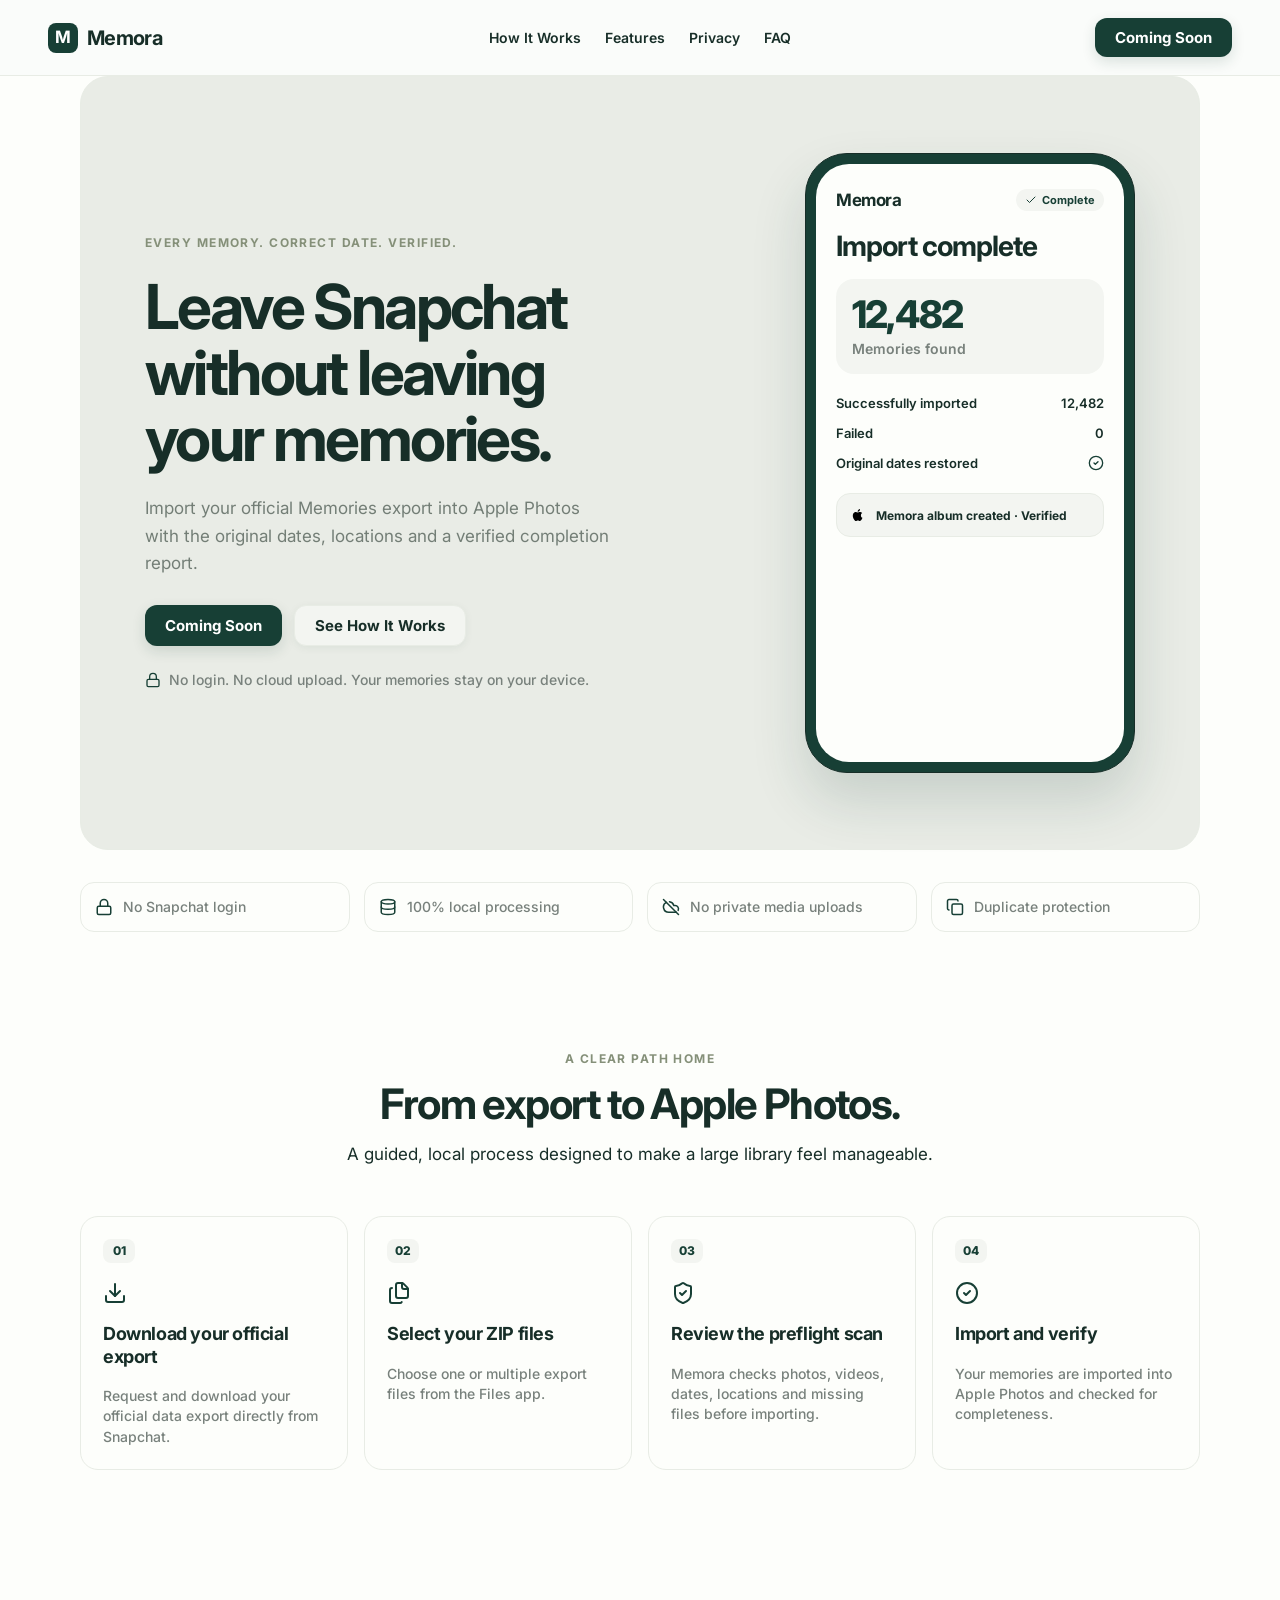
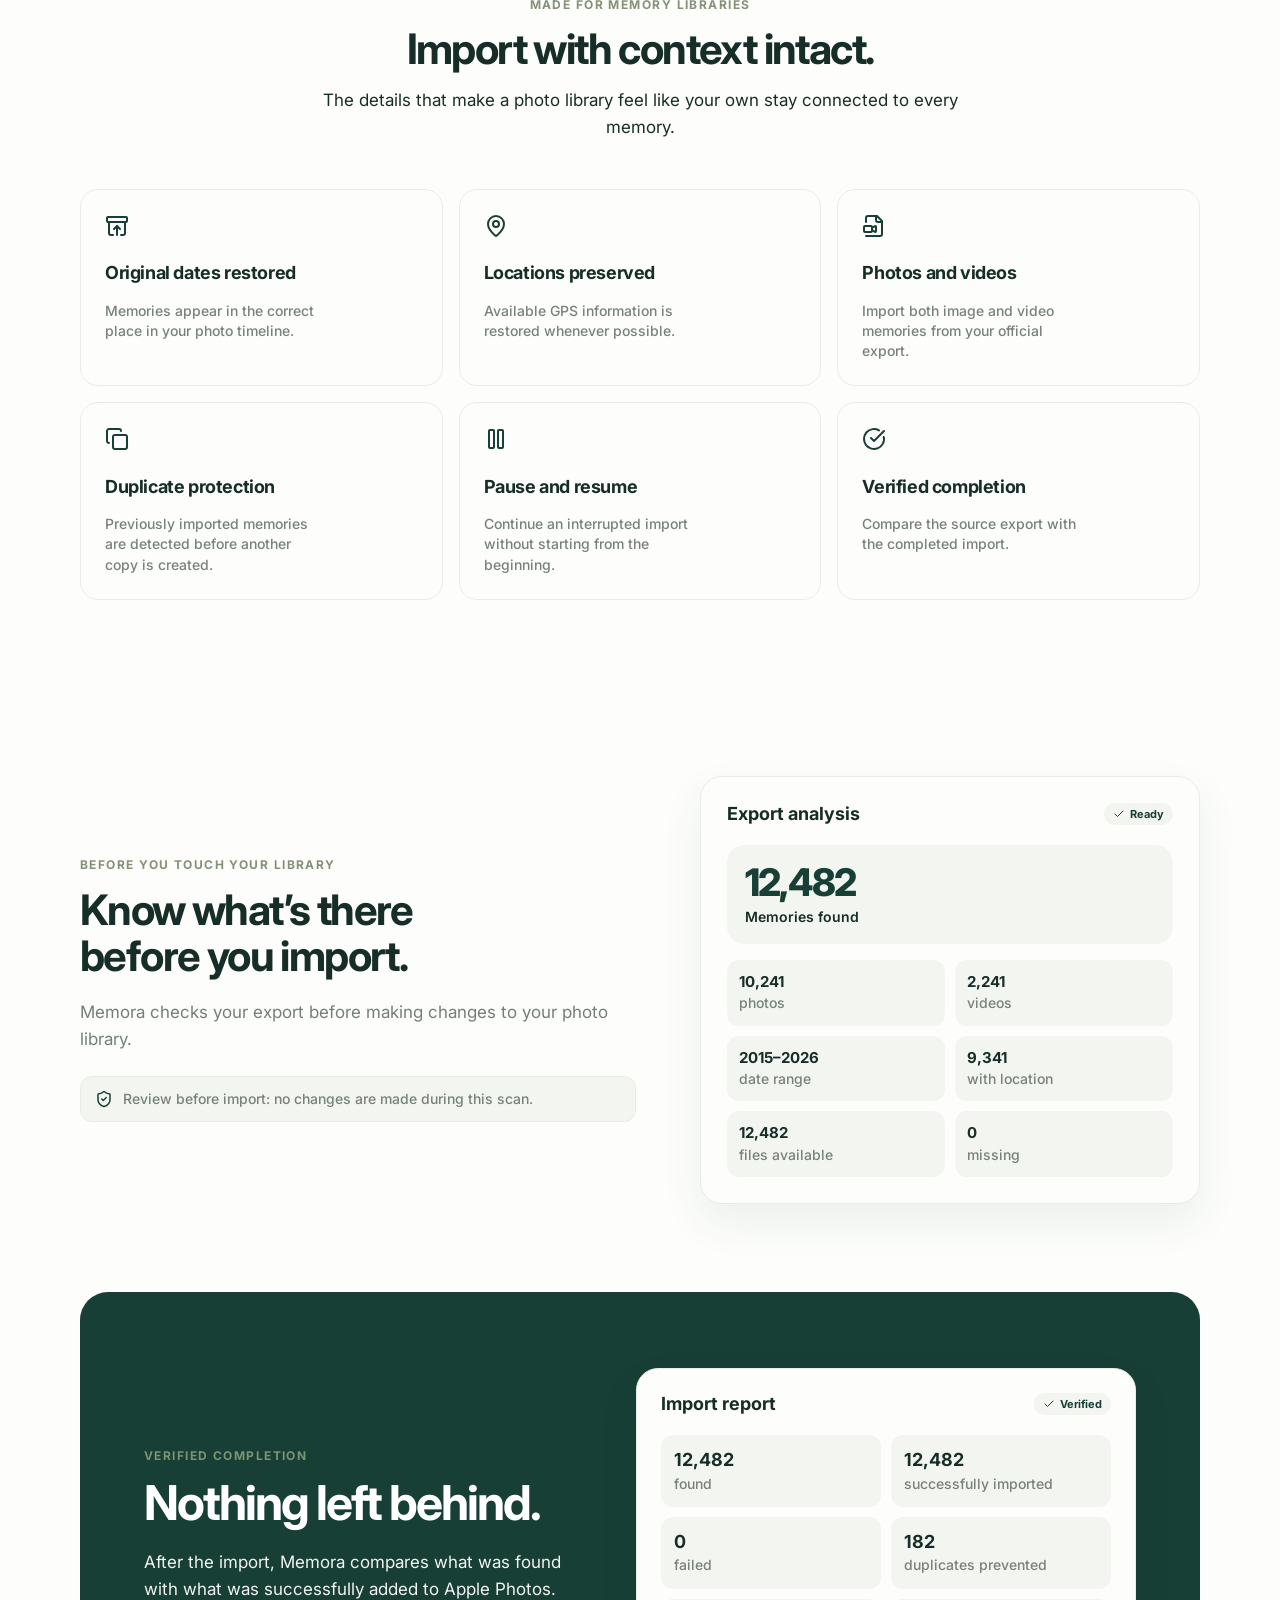
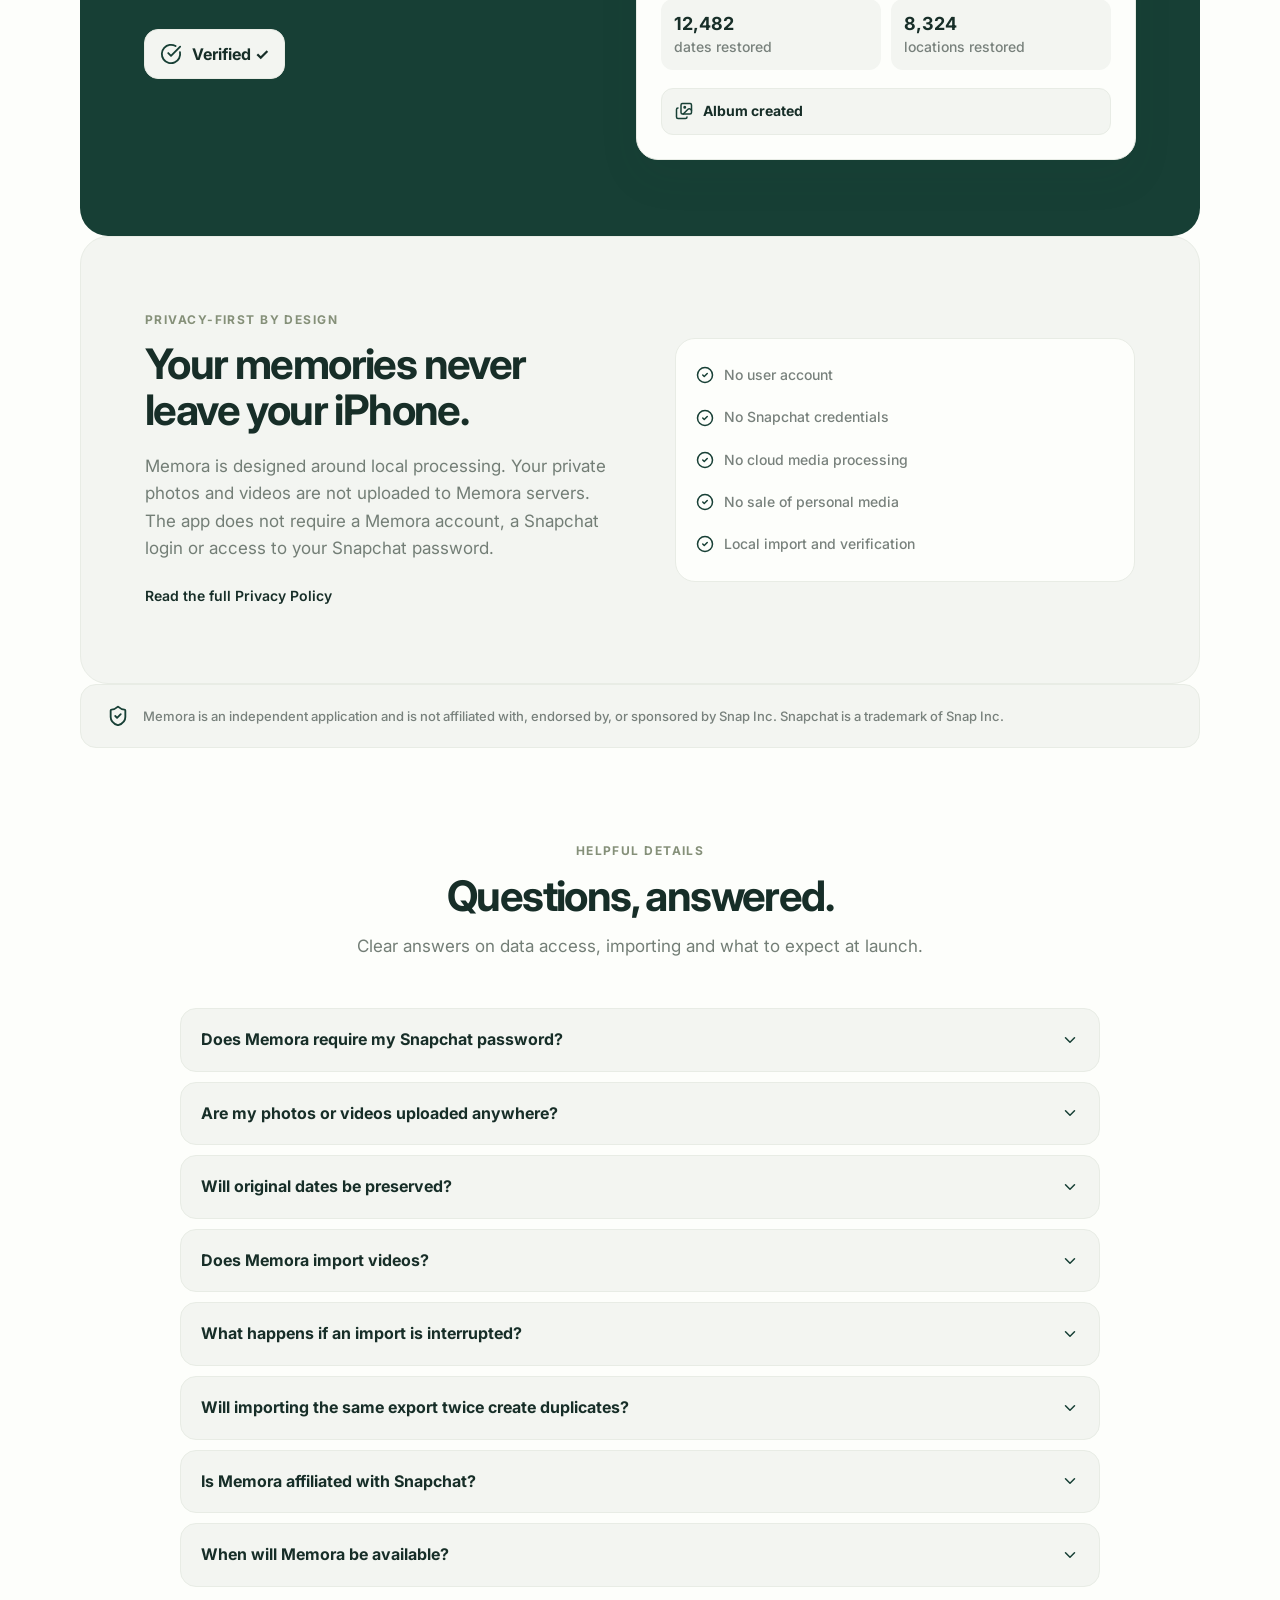
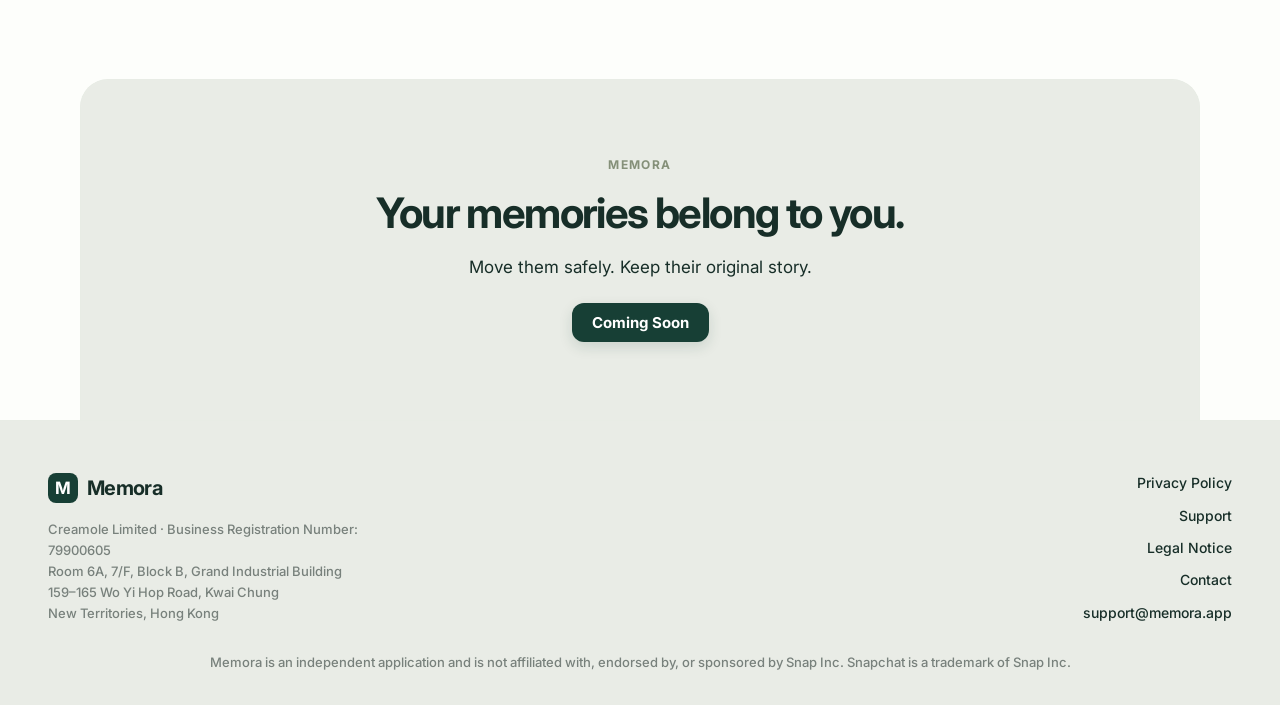
==== index.html @ 25a834f4 "first commit" ====
<!doctype html>
<html lang="en">
<head>
<meta charset="utf-8">
<meta name="viewport" content="width=device-width, initial-scale=1">
<title>Memora — Import Your Memories to Apple Photos</title>
<meta name="description" content="Import your official Snapchat Memories export into Apple Photos with the original dates, locations and a verified completion report. No login. No cloud upload.">
<link rel="preconnect" href="https://fonts.googleapis.com">
<link rel="preconnect" href="https://fonts.gstatic.com" crossorigin>
<link href="https://fonts.googleapis.com/css2?family=Inter:wght@400;500;600;700;800&display=swap" rel="stylesheet">
<link rel="stylesheet" href="styles.css">
</head>
<body>
<svg width="0" height="0" style="position:absolute" aria-hidden="true">
<symbol id="i-lock" viewBox="0 0 24 24"><path d="M 2 11 C 0.895 11 0 10.105 0 9 L 0 2 C 0 0.895 0.895 0 2 0 L 16 0 C 17.105 0 18 0.895 18 2 L 18 9 C 18 10.105 17.105 11 16 11 Z" transform="translate(3 11)"/><path d="M 0 9 L 0 5 C 0 2.239 2.239 0 5 0 C 7.761 0 10 2.239 10 5 L 10 9" transform="translate(7 2)"/></symbol>
<symbol id="i-check" viewBox="0 0 24 24"><path d="M 16 0 L 5 11 L 0 6" transform="translate(4 6)"/></symbol>
<symbol id="i-circle-check" viewBox="0 0 24 24"><path d="M 0 10 C 0 4.477 4.477 0 10 0 C 15.523 0 20 4.477 20 10 C 20 15.523 15.523 20 10 20 C 4.477 20 0 15.523 0 10 Z" transform="translate(2 2)"/><path d="M 0 2 L 2 4 L 6 0" transform="translate(9 10)"/></symbol>
<symbol id="i-database" viewBox="0 0 24 24"><path d="M 0 3 C 0 1.343 4.029 0 9 0 C 13.971 0 18 1.343 18 3 C 18 4.657 13.971 6 9 6 C 4.029 6 0 4.657 0 3 Z" transform="translate(3 2)"/><path d="M 0 0 L 0 14 C 0 15.657 4.029 17 9 17 C 13.971 17 18 15.657 18 14 L 18 0" transform="translate(3 5)"/><path d="M 0 0 C 0 1.657 4.029 3 9 3 C 13.971 3 18 1.657 18 0" transform="translate(3 12)"/></symbol>
<symbol id="i-cloud-off" viewBox="0 0 24 24"><path d="M 0 0 L 20 20" transform="translate(2 2)"/><path d="M 3.786 0 C 0.917 1.483 -0.565 4.736 0.199 7.874 C 0.963 11.011 3.774 13.219 7.004 13.218 L 15.504 13.218 C 15.946 13.218 16.387 13.153 16.811 13.025" transform="translate(1.996 5.782)"/><path d="M 11.532 11.43 C 12.224 10.035 12.146 8.381 11.325 7.058 C 10.504 5.735 9.057 4.93 7.5 4.93 L 5.71 4.93 C 4.929 2.315 2.701 0.391 0 0" transform="translate(10 5.07)"/></symbol>
<symbol id="i-copy" viewBox="0 0 24 24"><path d="M 2 14 C 0.895 14 0 13.105 0 12 L 0 2 C 0 0.895 0.895 0 2 0 L 12 0 C 13.105 0 14 0.895 14 2 L 14 12 C 14 13.105 13.105 14 12 14 Z" transform="translate(8 8)"/><path d="M 2 14 C 0.9 14 0 13.1 0 12 L 0 2 C 0 0.9 0.9 0 2 0 L 12 0 C 13.1 0 14 0.9 14 2" transform="translate(2 2)"/></symbol>
<symbol id="i-download" viewBox="0 0 24 24"><path d="M 0 12 L 0 0" transform="translate(12 3)"/><path d="M 18 0 L 18 4 C 18 5.105 17.105 6 16 6 L 2 6 C 0.895 6 0 5.105 0 4 L 0 0" transform="translate(3 15)"/><path d="M 0 0 L 5 5 L 10 0" transform="translate(7 10)"/></symbol>
<symbol id="i-files" viewBox="0 0 24 24"><path d="M 6 0 C 6.53 0 7.039 0.211 7.414 0.586 L 11.414 4.586 C 11.789 4.961 12 5.47 12 6 L 12 13 C 12 14.105 11.105 15 10 15 L 2 15 C 0.895 15 0 14.105 0 13 L 0 2 C 0 0.895 0.895 0 2 0 Z" transform="translate(9 2)"/><path d="M 0 0 L 0 4 C 0 5.105 0.895 6 2 6 L 6 6" transform="translate(15 2)"/><path d="M 2 0 C 0.895 0 0 0.895 0 2 L 0 13 C 0 14.105 0.895 15 2 15 L 10 15 C 10.715 15 11.375 14.619 11.732 14" transform="translate(3 7)"/></symbol>
<symbol id="i-shield-check" viewBox="0 0 24 24"><path d="M 16 10.997 C 16 15.997 12.5 18.497 8.34 19.947 C 8.122 20.021 7.886 20.017 7.67 19.937 C 3.5 18.497 0 15.997 0 10.997 L 0 3.997 C 0 3.445 0.448 2.997 1 2.997 C 3 2.997 5.5 1.797 7.24 0.277 C 7.678 -0.097 8.322 -0.097 8.76 0.277 C 10.51 1.807 13 2.997 15 2.997 C 15.552 2.997 16 3.445 16 3.997 Z" transform="translate(4 2.003)"/><path d="M 0 2 L 2 4 L 6 0" transform="translate(9 10)"/></symbol>
<symbol id="i-archive-restore" viewBox="0 0 24 24"><path d="M 1 5 C 0.448 5 0 4.552 0 4 L 0 1 C 0 0.448 0.448 0 1 0 L 19 0 C 19.552 0 20 0.448 20 1 L 20 4 C 20 4.552 19.552 5 19 5 Z" transform="translate(2 3)"/><path d="M 0 0 L 0 11 C 0 12.105 0.895 13 2 13 L 4 13" transform="translate(4 8)"/><path d="M 4 0 L 4 11 C 4 12.105 3.105 13 2 13 L 0 13" transform="translate(16 8)"/><path d="M 0 3 L 3 0 L 6 3" transform="translate(9 12)"/><path d="M 0 0 L 0 9" transform="translate(12 12)"/></symbol>
<symbol id="i-map-pin" viewBox="0 0 24 24"><path d="M 16 8 C 16 12.993 10.461 18.193 8.601 19.799 C 8.245 20.067 7.755 20.067 7.399 19.799 C 5.539 18.193 0 12.993 0 8 C 0 3.582 3.582 0 8 0 C 12.418 0 16 3.582 16 8" transform="translate(4 2)"/><path d="M 0 3 C 0 1.343 1.343 0 3 0 C 4.657 0 6 1.343 6 3 C 6 4.657 4.657 6 3 6 C 1.343 6 0 4.657 0 3 Z" transform="translate(9 7)"/></symbol>
<symbol id="i-file-video" viewBox="0 0 24 24"><path d="M 0 20 L 14 20 C 15.105 20 16 19.105 16 18 L 16 5 L 11 0 L 2 0 C 0.895 0 0 0.895 0 2 L 0 6" transform="translate(4 2)"/><path d="M 0 0 L 0 4 C 0 5.105 0.895 6 2 6 L 6 6" transform="translate(14 2)"/><path d="M 1 6 C 0.448 6 0 5.552 0 5 L 0 1 C 0 0.448 0.448 0 1 0 L 7 0 C 7.552 0 8 0.448 8 1 L 8 5 C 8 5.552 7.552 6 7 6 Z" transform="translate(2 12)"/><path d="M 0 1.841 L 3.033 0.086 C 3.233 -0.029 3.479 -0.029 3.678 0.087 C 3.878 0.202 4 0.416 4 0.646 L 4 5.35 C 4 5.581 3.878 5.794 3.678 5.909 C 3.479 6.025 3.233 6.025 3.033 5.91 L 0 4.155" transform="translate(10 12.002)"/></symbol>
<symbol id="i-pause" viewBox="0 0 24 24"><path d="M 1 18 C 0.448 18 0 17.552 0 17 L 0 1 C 0 0.448 0.448 0 1 0 L 4 0 C 4.552 0 5 0.448 5 1 L 5 17 C 5 17.552 4.552 18 4 18 Z" transform="translate(14 3)"/><path d="M 1 18 C 0.448 18 0 17.552 0 17 L 0 1 C 0 0.448 0.448 0 1 0 L 4 0 C 4.552 0 5 0.448 5 1 L 5 17 C 5 17.552 4.552 18 4 18 Z" transform="translate(5 3)"/></symbol>
<symbol id="i-circle-check-big" viewBox="0 0 24 24"><path d="M 19.799 8.004 C 20.74 12.622 18.328 17.271 14.01 19.161 C 9.692 21.051 4.641 19.67 1.886 15.845 C -0.869 12.021 -0.579 6.792 2.581 3.295 C 5.742 -0.202 10.915 -1.017 14.998 1.339" transform="translate(2.002 1.996)"/><path d="M 0 7 L 3 10 L 13 0" transform="translate(9 4)"/></symbol>
<symbol id="i-images" viewBox="0 0 24 24"><path d="M 11 2.006 L 9.704 0.71 C 9.253 0.256 8.64 0 8 0 C 7.36 0 6.747 0.256 6.296 0.71 L 0 7.006" transform="translate(11 8.994)"/><path d="M 2 0 C 0.895 0 0 0.895 0 2 L 0 12 C 0 13.105 0.895 14 2 14 L 12 14 C 13.105 14 14 13.105 14 12" transform="translate(2 8)"/><path d="M 0 1 C 0 0.448 0.448 0 1 0 C 1.552 0 2 0.448 2 1 C 2 1.552 1.552 2 1 2 C 0.448 2 0 1.552 0 1 Z" transform="translate(12 6)" fill="var(--1m973uw, rgb(0,0,0))"/><path d="M 2 14 C 0.895 14 0 13.105 0 12 L 0 2 C 0 0.895 0.895 0 2 0 L 12 0 C 13.105 0 14 0.895 14 2 L 14 12 C 14 13.105 13.105 14 12 14 Z" transform="translate(8 2)"/></symbol>
<symbol id="i-chevron-down" viewBox="0 0 24 24"><path d="M 0 0 L 6 6 L 12 0" transform="translate(6 9)"/></symbol>
</svg>

<header class="nav" id="top">
  <div class="nav__inner">
    <a class="brand" href="#top" aria-label="Memora home"><span class="brand__mark">M</span><span class="brand__name">Memora</span></a>
    <nav class="nav__links" id="nav-links" aria-label="Main">
      <a href="#how-it-works">How It Works</a>
      <a href="#features">Features</a>
      <a href="#privacy">Privacy</a>
      <a href="#faq">FAQ</a>
    </nav>
    <span class="btn btn--primary nav__cta">Coming Soon</span>
    <button class="nav__toggle" type="button" aria-expanded="false" aria-controls="nav-links" aria-label="Open menu"><span></span><span></span></button>
  </div>
</header>

<main>
  <div class="wrap">
    <section class="hero card-border">
      <div class="hero__copy">
        <p class="eyebrow">Every Memory. Correct Date. Verified.</p>
        <h1>Leave Snapchat without leaving your memories.</h1>
        <p class="lead">Import your official Memories export into Apple Photos with the original dates, locations and a verified completion report.</p>
        <div class="hero__actions">
          <span class="btn btn--primary">Coming Soon</span>
          <a class="btn btn--secondary" href="#how-it-works">See How It Works</a>
        </div>
        <p class="hero__note"><svg class="ic ic--16" aria-hidden="true"><use href="#i-lock"/></svg>No login. No cloud upload. Your memories stay on your device.</p>
      </div>

      <div class="phone" aria-label="Memora import report preview">
        <div class="phone__screen">
          <div class="phone__head"><span class="phone__app">Memora</span><span class="pill"><svg class="ic ic--12" aria-hidden="true"><use href="#i-check"/></svg>Complete</span></div>
          <p class="phone__title">Import complete</p>
          <div class="bignum"><strong>12,482</strong><span>Memories found</span></div>
          <dl class="phone__rows">
            <div><dt>Successfully imported</dt><dd>12,482</dd></div>
            <div><dt>Failed</dt><dd>0</dd></div>
            <div><dt>Original dates restored</dt><dd><svg class="ic ic--16" aria-hidden="true"><use href="#i-circle-check"/></svg></dd></div>
          </dl>
          <div class="phone__album card-border"><svg class="apple" viewBox="0 0 24 24" aria-hidden="true"><path fill="currentColor" d="M16.37 12.6c-.02-2.27 1.85-3.36 1.94-3.42-1.06-1.55-2.7-1.76-3.28-1.78-1.4-.14-2.73.82-3.44.82-.71 0-1.8-.8-2.96-.78-1.52.02-2.93.89-3.71 2.25-1.58 2.75-.4 6.82 1.14 9.05.75 1.09 1.65 2.32 2.82 2.27 1.13-.05 1.56-.73 2.93-.73 1.37 0 1.75.73 2.95.71 1.22-.02 1.99-1.11 2.73-2.21.86-1.27 1.22-2.5 1.24-2.56-.03-.01-2.37-.91-2.4-3.62zM14.12 5.94c.62-.76 1.04-1.81.93-2.86-.9.04-1.99.6-2.63 1.35-.58.67-1.08 1.74-.95 2.77 1 .08 2.03-.51 2.65-1.26z"/></svg><span>Memora album created · Verified</span></div>
        </div>
      </div>
    </section>

    <ul class="trust">
      <li class="card-border"><svg class="ic ic--18" aria-hidden="true"><use href="#i-lock"/></svg><span>No Snapchat login</span></li><li class="card-border"><svg class="ic ic--18" aria-hidden="true"><use href="#i-database"/></svg><span>100% local processing</span></li><li class="card-border"><svg class="ic ic--18" aria-hidden="true"><use href="#i-cloud-off"/></svg><span>No private media uploads</span></li><li class="card-border"><svg class="ic ic--18" aria-hidden="true"><use href="#i-copy"/></svg><span>Duplicate protection</span></li>
    </ul>

    <section class="section" id="how-it-works">
      <header class="section__head">
        <p class="eyebrow">A clear path home</p>
        <h2>From export to Apple Photos.</h2>
        <p class="section__sub">A guided, local process designed to make a large library feel manageable.</p>
      </header>
      <ol class="steps">
        <li class="step card-border"><span class="step__num">01</span><svg class="ic ic--24" aria-hidden="true"><use href="#i-download"/></svg><h3>Download your official export</h3><p>Request and download your official data export directly from Snapchat.</p></li><li class="step card-border"><span class="step__num">02</span><svg class="ic ic--24" aria-hidden="true"><use href="#i-files"/></svg><h3>Select your ZIP files</h3><p>Choose one or multiple export files from the Files app.</p></li><li class="step card-border"><span class="step__num">03</span><svg class="ic ic--24" aria-hidden="true"><use href="#i-shield-check"/></svg><h3>Review the preflight scan</h3><p>Memora checks photos, videos, dates, locations and missing files before importing.</p></li><li class="step card-border"><span class="step__num">04</span><svg class="ic ic--24" aria-hidden="true"><use href="#i-circle-check"/></svg><h3>Import and verify</h3><p>Your memories are imported into Apple Photos and checked for completeness.</p></li>
      </ol>
    </section>

    <section class="section" id="features">
      <header class="section__head">
        <p class="eyebrow">Made for memory libraries</p>
        <h2>Import with context intact.</h2>
        <p class="section__sub">The details that make a photo library feel like your own stay connected to every memory.</p>
      </header>
      <div class="features">
        <article class="feature card-border"><svg class="ic ic--24" aria-hidden="true"><use href="#i-archive-restore"/></svg><h3>Original dates restored</h3><p>Memories appear in the correct place in your photo timeline.</p></article><article class="feature card-border"><svg class="ic ic--24" aria-hidden="true"><use href="#i-map-pin"/></svg><h3>Locations preserved</h3><p>Available GPS information is restored whenever possible.</p></article><article class="feature card-border"><svg class="ic ic--24" aria-hidden="true"><use href="#i-file-video"/></svg><h3>Photos and videos</h3><p>Import both image and video memories from your official export.</p></article><article class="feature card-border"><svg class="ic ic--24" aria-hidden="true"><use href="#i-copy"/></svg><h3>Duplicate protection</h3><p>Previously imported memories are detected before another copy is created.</p></article><article class="feature card-border"><svg class="ic ic--24" aria-hidden="true"><use href="#i-pause"/></svg><h3>Pause and resume</h3><p>Continue an interrupted import without starting from the beginning.</p></article><article class="feature card-border"><svg class="ic ic--24" aria-hidden="true"><use href="#i-circle-check-big"/></svg><h3>Verified completion</h3><p>Compare the source export with the completed import.</p></article>
      </div>
    </section>

    <section class="split preflight">
      <div class="split__copy">
        <p class="eyebrow">Before you touch your library</p>
        <h2>Know what’s there before you import.</h2>
        <p class="lead">Memora checks your export before making changes to your photo library.</p>
        <p class="note card-border"><svg class="ic ic--18" aria-hidden="true"><use href="#i-shield-check"/></svg>Review before import: no changes are made during this scan.</p>
      </div>
      <div class="panel card-border">
        <div class="panel__head"><p>Export analysis</p><span class="pill"><svg class="ic ic--12" aria-hidden="true"><use href="#i-check"/></svg>Ready</span></div>
        <div class="bignum bignum--panel"><strong>12,482</strong><span>Memories found</span></div>
        <div class="metrics"><div class="metric"><strong>10,241</strong><span>photos</span></div><div class="metric"><strong>2,241</strong><span>videos</span></div><div class="metric"><strong>2015–2026</strong><span>date range</span></div><div class="metric"><strong>9,341</strong><span>with location</span></div><div class="metric"><strong>12,482</strong><span>files available</span></div><div class="metric"><strong>0</strong><span>missing</span></div></div>
      </div>
    </section>

    <section class="verify">
      <div class="split__copy">
        <p class="eyebrow eyebrow--light">Verified completion</p>
        <h2>Nothing left behind.</h2>
        <p class="lead">After the import, Memora compares what was found with what was successfully added to Apple Photos.</p>
        <span class="verify__status card-border"><svg class="ic ic--22" aria-hidden="true"><use href="#i-circle-check-big"/></svg>Verified ✓</span>
      </div>
      <div class="panel panel--report card-border">
        <div class="panel__head"><p>Import report</p><span class="pill"><svg class="ic ic--12" aria-hidden="true"><use href="#i-check"/></svg>Verified</span></div>
        <div class="metrics metrics--report"><div class="metric"><strong>12,482</strong><span>found</span></div><div class="metric"><strong>12,482</strong><span>successfully imported</span></div><div class="metric"><strong>0</strong><span>failed</span></div><div class="metric"><strong>182</strong><span>duplicates prevented</span></div><div class="metric"><strong>12,482</strong><span>dates restored</span></div><div class="metric"><strong>8,324</strong><span>locations restored</span></div></div>
        <div class="album card-border"><svg class="ic ic--18" aria-hidden="true"><use href="#i-images"/></svg><span>Album created</span></div>
      </div>
    </section>

    <section class="privacy card-border" id="privacy">
      <div class="split__copy">
        <p class="eyebrow">Privacy-first by design</p>
        <h2>Your memories never leave your iPhone.</h2>
        <p class="lead">Memora is designed around local processing. Your private photos and videos are not uploaded to Memora servers. The app does not require a Memora account, a Snapchat login or access to your Snapchat password.</p>
        <a class="textlink" href="/privacy">Read the full Privacy Policy</a>
      </div>
      <ul class="principles card-border">
        <li><svg class="ic ic--18" aria-hidden="true"><use href="#i-circle-check"/></svg>No user account</li><li><svg class="ic ic--18" aria-hidden="true"><use href="#i-circle-check"/></svg>No Snapchat credentials</li><li><svg class="ic ic--18" aria-hidden="true"><use href="#i-circle-check"/></svg>No cloud media processing</li><li><svg class="ic ic--18" aria-hidden="true"><use href="#i-circle-check"/></svg>No sale of personal media</li><li><svg class="ic ic--18" aria-hidden="true"><use href="#i-circle-check"/></svg>Local import and verification</li>
      </ul>
    </section>

    <p class="notice card-border"><svg class="ic ic--22" aria-hidden="true"><use href="#i-shield-check"/></svg><span>Memora is an independent application and is not affiliated with, endorsed by, or sponsored by Snap Inc. Snapchat is a trademark of Snap Inc.</span></p>

    <section class="section faq" id="faq">
      <header class="section__head">
        <p class="eyebrow">Helpful details</p>
        <h2>Questions, answered.</h2>
        <p class="section__sub section__sub--muted">Clear answers on data access, importing and what to expect at launch.</p>
      </header>
      <div class="faq__list">
        <div class="faq__item card-border"><h3><button type="button" class="faq__q" aria-expanded="false" aria-controls="faq-a1" id="faq-q1"><span>Does Memora require my Snapchat password?</span><svg class="ic ic--18 faq__chev" aria-hidden="true"><use href="#i-chevron-down"/></svg></button></h3><div class="faq__a" id="faq-a1" role="region" aria-labelledby="faq-q1"><div><p>No. Memora works with the official data export you download from Snapchat. It never asks for your Snapchat login or password.</p></div></div></div><div class="faq__item card-border"><h3><button type="button" class="faq__q" aria-expanded="false" aria-controls="faq-a2" id="faq-q2"><span>Are my photos or videos uploaded anywhere?</span><svg class="ic ic--18 faq__chev" aria-hidden="true"><use href="#i-chevron-down"/></svg></button></h3><div class="faq__a" id="faq-a2" role="region" aria-labelledby="faq-q2"><div><p>No. Everything is processed locally on your iPhone. Your private photos and videos are not uploaded to Memora servers.</p></div></div></div><div class="faq__item card-border"><h3><button type="button" class="faq__q" aria-expanded="false" aria-controls="faq-a3" id="faq-q3"><span>Will original dates be preserved?</span><svg class="ic ic--18 faq__chev" aria-hidden="true"><use href="#i-chevron-down"/></svg></button></h3><div class="faq__a" id="faq-a3" role="region" aria-labelledby="faq-q3"><div><p>Yes. Memora restores the original capture dates, so your memories appear in the correct place in your Apple Photos timeline.</p></div></div></div><div class="faq__item card-border"><h3><button type="button" class="faq__q" aria-expanded="false" aria-controls="faq-a4" id="faq-q4"><span>Does Memora import videos?</span><svg class="ic ic--18 faq__chev" aria-hidden="true"><use href="#i-chevron-down"/></svg></button></h3><div class="faq__a" id="faq-a4" role="region" aria-labelledby="faq-q4"><div><p>Yes. Memora imports both photo and video memories from your official export.</p></div></div></div><div class="faq__item card-border"><h3><button type="button" class="faq__q" aria-expanded="false" aria-controls="faq-a5" id="faq-q5"><span>What happens if an import is interrupted?</span><svg class="ic ic--18 faq__chev" aria-hidden="true"><use href="#i-chevron-down"/></svg></button></h3><div class="faq__a" id="faq-a5" role="region" aria-labelledby="faq-q5"><div><p>You can continue an interrupted import without starting from the beginning. Memories that were already imported are skipped.</p></div></div></div><div class="faq__item card-border"><h3><button type="button" class="faq__q" aria-expanded="false" aria-controls="faq-a6" id="faq-q6"><span>Will importing the same export twice create duplicates?</span><svg class="ic ic--18 faq__chev" aria-hidden="true"><use href="#i-chevron-down"/></svg></button></h3><div class="faq__a" id="faq-a6" role="region" aria-labelledby="faq-q6"><div><p>No. Memora uses available identifiers, metadata and fingerprints to detect previously processed memories.</p></div></div></div><div class="faq__item card-border"><h3><button type="button" class="faq__q" aria-expanded="false" aria-controls="faq-a7" id="faq-q7"><span>Is Memora affiliated with Snapchat?</span><svg class="ic ic--18 faq__chev" aria-hidden="true"><use href="#i-chevron-down"/></svg></button></h3><div class="faq__a" id="faq-a7" role="region" aria-labelledby="faq-q7"><div><p>No. Memora is an independent application and is not affiliated with, endorsed by, or sponsored by Snap Inc. Snapchat is a trademark of Snap Inc.</p></div></div></div><div class="faq__item card-border"><h3><button type="button" class="faq__q" aria-expanded="false" aria-controls="faq-a8" id="faq-q8"><span>When will Memora be available?</span><svg class="ic ic--18 faq__chev" aria-hidden="true"><use href="#i-chevron-down"/></svg></button></h3><div class="faq__a" id="faq-a8" role="region" aria-labelledby="faq-q8"><div><p>Memora is coming soon to the App Store. Check back here for launch updates.</p></div></div></div>
      </div>
    </section>

    <section class="cta card-border">
      <p class="eyebrow">Memora</p>
      <h2>Your memories belong to you.</h2>
      <p class="section__sub">Move them safely. Keep their original story.</p>
      <span class="btn btn--primary">Coming Soon</span>
    </section>
  </div>
</main>

<footer class="footer">
  <div class="footer__top">
    <div class="footer__company">
      <a class="brand" href="#top" aria-label="Memora home"><span class="brand__mark">M</span><span class="brand__name">Memora</span></a>
      <address>Creamole Limited · Business Registration Number: 79900605<br>Room 6A, 7/F, Block B, Grand Industrial Building<br>159–165 Wo Yi Hop Road, Kwai Chung<br>New Territories, Hong Kong</address>
    </div>
    <nav class="footer__links" aria-label="Footer">
      <a href="/privacy">Privacy Policy</a>
      <a href="/support">Support</a>
      <a href="/legal">Legal Notice</a>
      <a href="/contact">Contact</a>
      <a href="mailto:support@memora.app">support@memora.app</a>
    </nav>
  </div>
  <p class="footer__disc">Memora is an independent application and is not affiliated with, endorsed by, or sponsored by Snap Inc. Snapchat is a trademark of Snap Inc.</p>
</footer>

<script src="script.js"></script>
</body>
</html>
---- styles.css ----
/* =========================================================
   Memora — landing page
   Design tokens taken from the original Framer project
   ========================================================= */
:root {
  --ink: #172e28;          /* headings, primary text */
  --brand: #173f35;        /* buttons, icons, dark section */
  --muted: #78817c;        /* small body text */
  --muted-2: #737e76;      /* lead paragraphs */
  --eyebrow: #859079;      /* eyebrow labels */
  --eyebrow-light: #7b956c;/* eyebrow on dark */
  --page: #fdfefb;         /* page + card background */
  --nav: #fafcfa;          /* navigation background */
  --soft: #f3f5f1;         /* soft panels, chips */
  --sage: #e9ece6;         /* hero, CTA, footer */
  --line: #e8ece5;         /* borders */

  --container: 1120px;
  --radius-xl: 28px;
  --shadow-btn: 0 5px 14px rgba(23, 63, 53, .14);
  --shadow-card: 0 18px 40px rgba(23, 63, 53, .08);

  --font: "Inter", "Inter Placeholder", -apple-system, BlinkMacSystemFont, "Segoe UI", Roboto, sans-serif;
}

*, *::before, *::after { box-sizing: border-box; }

html { scroll-behavior: smooth; scroll-padding-top: 90px; -webkit-text-size-adjust: 100%; }

body {
  margin: 0;
  background: var(--page);
  color: var(--ink);
  font-family: var(--font);
  font-size: 16px;
  line-height: 1.45;
  -webkit-font-smoothing: antialiased;
  -moz-osx-font-smoothing: grayscale;
}

h1, h2, h3, p, ul, ol, dl, dd, address { margin: 0; padding: 0; }
ul, ol { list-style: none; }
address { font-style: normal; }
a { color: inherit; text-decoration: none; }
button { font: inherit; color: inherit; }

:focus-visible { outline: 2px solid var(--brand); outline-offset: 3px; border-radius: 6px; }

/* ---------- icons ---------- */
.ic {
  flex: none;
  color: var(--brand);
  fill: none;
  stroke: currentColor;
  stroke-width: 2;
  stroke-linecap: round;
  stroke-linejoin: round;
}
.ic--12 { width: 12px; height: 12px; }
.ic--16 { width: 16px; height: 16px; }
.ic--18 { width: 18px; height: 18px; }
.ic--22 { width: 22px; height: 22px; }
.ic--24 { width: 24px; height: 24px; }

.card-border { border: 1px solid var(--line); }

/* ---------- shared type ---------- */
.eyebrow {
  font-size: 12px;
  font-weight: 700;
  line-height: 1.2;
  letter-spacing: .12em;
  text-transform: uppercase;
  color: var(--eyebrow);
}
.eyebrow--light { color: var(--eyebrow-light); }

h1 {
  font-size: 62px;
  font-weight: 700;
  line-height: 1.06;
  letter-spacing: -2.6px;
  color: var(--ink);
}
h2 {
  font-size: 42px;
  font-weight: 700;
  line-height: 1.1;
  letter-spacing: -1.6px;
  color: var(--ink);
}
.lead {
  font-size: 17px;
  line-height: 1.6;
  color: var(--muted-2);
}

/* ---------- buttons ---------- */
.btn {
  display: inline-flex;
  align-items: center;
  justify-content: center;
  padding: 12px 20px;
  border-radius: 12px;
  font-size: 15px;
  font-weight: 700;
  line-height: 1;
  white-space: nowrap;
  transition: transform .2s ease, box-shadow .2s ease, background-color .2s ease;
}
.btn--primary {
  background: var(--brand);
  color: #fff;
  box-shadow: var(--shadow-btn);
  cursor: default;
}
.btn--secondary {
  background: var(--soft);
  color: var(--ink);
  border: 1px solid var(--line);
  box-shadow: 0 2px 8px rgba(23, 63, 53, .06);
}
.btn--secondary:hover { background: #eef1eb; transform: translateY(-1px); }

.pill {
  display: inline-flex;
  align-items: center;
  gap: 5px;
  padding: 5px 9px;
  border-radius: 999px;
  background: var(--soft);
  color: var(--brand);
  font-size: 11px;
  font-weight: 700;
  line-height: 1;
}

/* ---------- navigation ---------- */
.nav {
  position: sticky;
  top: 0;
  z-index: 50;
  background: var(--nav);
  border-bottom: 1px solid var(--line);
}
.nav__inner {
  display: flex;
  align-items: center;
  justify-content: space-between;
  gap: 24px;
  padding: 18px 48px;
}
.brand { display: inline-flex; align-items: center; gap: 9px; }
.brand__mark {
  display: grid;
  place-items: center;
  width: 30px;
  height: 30px;
  border-radius: 8px;
  background: var(--brand);
  color: #fff;
  font-size: 17px;
  font-weight: 700;
}
.brand__name { font-size: 20px; font-weight: 700; letter-spacing: -.7px; line-height: 1; }

.nav__links {
  position: absolute;
  left: 50%;
  transform: translateX(-50%);
  display: flex;
  gap: 24px;
}
.nav__links a { font-size: 14px; font-weight: 600; line-height: 1; padding: 4px 0; }
.nav__links a:hover { color: var(--brand); text-decoration: underline; text-underline-offset: 4px; }

.nav__toggle {
  display: none;
  width: 40px;
  height: 40px;
  border: 1px solid var(--line);
  border-radius: 10px;
  background: var(--soft);
  cursor: pointer;
  position: relative;
}
.nav__toggle span {
  position: absolute;
  left: 11px;
  right: 11px;
  height: 2px;
  border-radius: 2px;
  background: var(--ink);
  transition: transform .25s ease, top .25s ease;
}
.nav__toggle span:first-child { top: 15px; }
.nav__toggle span:last-child { top: 23px; }
.nav__toggle[aria-expanded="true"] span:first-child { top: 19px; transform: rotate(45deg); }
.nav__toggle[aria-expanded="true"] span:last-child { top: 19px; transform: rotate(-45deg); }

/* ---------- layout ---------- */
.wrap { width: min(var(--container), 100% - 48px); margin: 0 auto; }

/* ---------- hero ---------- */
.hero {
  display: flex;
  align-items: center;
  justify-content: space-between;
  gap: 56px;
  padding: 76px 64px;
  border-radius: var(--radius-xl);
  background: var(--sage);
}
.hero__copy { flex: 1 1 0; max-width: 606px; }
.hero__copy .eyebrow { margin-bottom: 24px; }
.hero__copy h1 { margin-bottom: 24px; max-width: 480px; }
.hero__copy .lead { max-width: 470px; margin-bottom: 28px; }
.hero__actions { display: flex; flex-wrap: wrap; gap: 12px; margin-bottom: 24px; }
.hero__note {
  display: flex;
  align-items: center;
  gap: 8px;
  font-size: 14px;
  font-weight: 500;
  line-height: 1.45;
  color: var(--muted);
}

/* phone mockup */
.phone {
  flex: none;
  width: 330px;
  height: 620px;
  padding: 10px;
  border-radius: 42px;
  background: var(--brand);
  border: 1px solid var(--ink);
  box-shadow: 0 28px 54px rgba(23, 63, 53, .16);
}
.phone__screen {
  height: 100%;
  padding: 24px 20px;
  border-radius: 33px;
  background: var(--page);
}
.phone__head { display: flex; align-items: center; justify-content: space-between; margin-bottom: 18px; }
.phone__app { font-size: 17px; font-weight: 700; letter-spacing: -.5px; }
.phone__title { font-size: 28px; font-weight: 700; line-height: 1.1; letter-spacing: -1px; margin-bottom: 18px; }

.bignum {
  display: flex;
  flex-direction: column;
  gap: 8px;
  padding: 16px;
  border-radius: 18px;
  background: var(--soft);
}
.bignum strong { font-size: 38px; font-weight: 800; line-height: 1; letter-spacing: -1.8px; color: var(--brand); }
.bignum span { font-size: 14px; font-weight: 600; line-height: 1.2; color: var(--muted); }

.phone__rows { display: grid; gap: 14px; margin: 22px 0; }
.phone__rows div { display: flex; align-items: center; justify-content: space-between; }
.phone__rows dt, .phone__rows dd { font-size: 13px; font-weight: 600; line-height: 1.2; color: var(--ink); }
.phone__rows dd { display: flex; }

.phone__album {
  display: flex;
  align-items: center;
  gap: 10px;
  padding: 13px;
  border-radius: 14px;
  background: var(--soft);
  font-size: 12px;
  font-weight: 700;
  line-height: 1.3;
}
.apple { width: 16px; height: 16px; flex: none; color: #000; }

/* ---------- trust points ---------- */
.trust {
  display: grid;
  grid-template-columns: repeat(4, 1fr);
  gap: 14px;
  padding: 32px 0;
}
.trust li {
  display: flex;
  align-items: center;
  gap: 10px;
  padding: 14px;
  border-radius: 14px;
  background: var(--page);
  font-size: 14px;
  font-weight: 500;
  line-height: 1.45;
  color: var(--muted);
}

/* ---------- generic section ---------- */
.section { padding: 88px 0; }
.section__head { max-width: 680px; margin: 0 auto 48px; text-align: center; }
.section__head .eyebrow { margin-bottom: 14px; }
.section__head h2 { margin-bottom: 14px; }
.section__sub { font-size: 17px; line-height: 1.6; color: var(--ink); }
.section__sub--muted { color: var(--muted-2); }

/* steps */
.steps { display: grid; grid-template-columns: repeat(4, 1fr); gap: 16px; }
.step {
  display: flex;
  flex-direction: column;
  align-items: flex-start;
  padding: 22px;
  border-radius: 18px;
  background: var(--page);
}
.step__num {
  display: inline-grid;
  place-items: center;
  min-width: 32px;
  height: 24px;
  padding: 0 8px;
  margin-bottom: 18px;
  border-radius: 8px;
  background: var(--soft);
  color: var(--brand);
  font-size: 12px;
  font-weight: 800;
  line-height: 1;
}
.step .ic { margin-bottom: 18px; }
.step h3, .feature h3 {
  font-size: 18px;
  font-weight: 700;
  line-height: 1.25;
  letter-spacing: -.4px;
  margin-bottom: 18px;
}
.step p, .feature p { font-size: 14px; font-weight: 500; line-height: 1.45; color: var(--muted); }

/* features */
.section#features { padding-top: 40px; }
.features { display: grid; grid-template-columns: repeat(3, 1fr); gap: 16px; }
.feature { padding: 24px; border-radius: 18px; background: var(--page); }
.feature .ic { margin-bottom: 18px; }
.feature h3 { margin-bottom: 16px; }
.feature p { max-width: 215px; }

/* ---------- split sections (preflight / verify / privacy) ---------- */
.split, .verify, .privacy {
  display: flex;
  align-items: center;
  justify-content: space-between;
  gap: 64px;
}
.split__copy { flex: 1 1 0; max-width: 556px; }
.split__copy .eyebrow { margin-bottom: 14px; }
.split__copy h2 { margin-bottom: 20px; }
.preflight .split__copy h2 { max-width: 440px; }
.split__copy .lead { margin-bottom: 22px; }

.preflight { padding: 88px 0; }
.note {
  display: flex;
  align-items: center;
  gap: 10px;
  padding: 12px 14px;
  border-radius: 12px;
  background: var(--soft);
  font-size: 14px;
  font-weight: 500;
  line-height: 1.45;
  color: var(--muted);
}

.panel {
  flex: none;
  width: 500px;
  padding: 26px;
  border-radius: 22px;
  background: var(--page);
  box-shadow: var(--shadow-card);
}
.panel__head { display: flex; align-items: center; justify-content: space-between; margin-bottom: 20px; }
.panel__head p { font-size: 18px; font-weight: 700; line-height: 1.2; }
.bignum--panel { padding: 18px; margin-bottom: 16px; }
.bignum--panel span { color: var(--ink); }

.metrics { display: grid; grid-template-columns: 1fr 1fr; gap: 10px; }
.metric {
  display: flex;
  flex-direction: column;
  gap: 2px;
  padding: 12px;
  border-radius: 12px;
  background: var(--soft);
}
.metric strong { font-size: 15px; font-weight: 700; line-height: 1.3; color: var(--ink); }
.metric span { font-size: 14px; font-weight: 500; line-height: 1.45; color: var(--muted); }

/* verification (dark) */
.verify {
  padding: 76px 64px;
  border-radius: var(--radius-xl);
  background: var(--brand);
}
.verify .split__copy { max-width: 428px; }
.verify h2 { font-size: 48px; letter-spacing: -2px; line-height: 1.08; color: #fff; }
.verify .lead { color: var(--soft); margin-bottom: 26px; }
.verify__status {
  display: inline-flex;
  align-items: center;
  gap: 10px;
  padding: 13px 15px;
  border-radius: 14px;
  background: var(--soft);
  color: var(--ink);
  font-size: 16px;
  font-weight: 700;
  line-height: 1;
}
.panel--report { padding: 24px; }
.metrics--report .metric { padding: 13px; }
.metrics--report .metric strong { font-size: 18px; }
.album {
  display: flex;
  align-items: center;
  gap: 10px;
  margin-top: 18px;
  padding: 13px;
  border-radius: 12px;
  background: var(--soft);
  font-size: 14px;
  font-weight: 700;
  line-height: 1.3;
}

/* privacy */
.privacy {
  padding: 76px 64px;
  border-radius: var(--radius-xl);
  background: var(--soft);
}
.privacy .split__copy { max-width: 468px; }
.textlink { font-size: 14px; font-weight: 600; color: var(--ink); }
.textlink:hover { text-decoration: underline; text-underline-offset: 4px; }
.principles {
  flex: none;
  width: 460px;
  display: grid;
  gap: 22px;
  padding: 26px 20px;
  border-radius: 20px;
  background: var(--page);
}
.principles li {
  display: flex;
  align-items: center;
  gap: 10px;
  font-size: 14px;
  font-weight: 500;
  line-height: 1.45;
  color: var(--muted);
}

/* notice */
.notice {
  display: flex;
  align-items: center;
  gap: 14px;
  margin-top: 0;
  padding: 20px 26px;
  border-radius: 16px;
  background: var(--soft);
  font-size: 13px;
  font-weight: 500;
  line-height: 1.45;
  color: var(--muted);
}

/* ---------- FAQ ---------- */
.faq { padding-top: 96px; padding-bottom: 92px; }
.faq__list { display: grid; gap: 10px; max-width: 920px; margin: 0 auto; }
.faq__item { border-radius: 16px; background: var(--soft); }
.faq__item h3 { font-size: inherit; }
.faq__q {
  display: flex;
  align-items: center;
  justify-content: space-between;
  gap: 16px;
  width: 100%;
  padding: 20px;
  border: 0;
  background: none;
  text-align: left;
  font-size: 16px;
  font-weight: 700;
  line-height: 1.35;
  color: var(--ink);
  cursor: pointer;
  border-radius: 16px;
}
.faq__chev { transition: transform .3s ease; }
.faq__q[aria-expanded="true"] .faq__chev { transform: rotate(180deg); }
.faq__a {
  display: grid;
  grid-template-rows: 0fr;
  transition: grid-template-rows .3s ease;
}
.faq__a > div { overflow: hidden; }
.faq__a p {
  padding: 0 20px 20px;
  font-size: 14px;
  font-weight: 500;
  line-height: 1.5;
  color: var(--muted);
}
.faq__item.is-open .faq__a { grid-template-rows: 1fr; }

/* ---------- final CTA ---------- */
.cta {
  display: flex;
  flex-direction: column;
  align-items: center;
  gap: 18px;
  padding: 78px 48px;
  border-radius: var(--radius-xl) var(--radius-xl) 0 0;
  border-bottom: 0;
  background: var(--sage);
  text-align: center;
}
.cta .section__sub { margin-bottom: 4px; }

/* ---------- footer ---------- */
.footer {
  display: flex;
  flex-direction: column;
  gap: 30px;
  padding: 52px 48px 32px;
  background: var(--sage);
  border-top: 1px solid var(--line);
}
.footer__top { display: flex; justify-content: space-between; gap: 40px; }
.footer__company { display: grid; gap: 16px; max-width: 340px; }
.footer address { font-size: 13px; font-weight: 500; line-height: 1.6; color: var(--muted); }
.footer__links { display: flex; flex-direction: column; align-items: flex-end; gap: 12px; }
.footer__links a { font-size: 14px; font-weight: 500; line-height: 1.45; color: var(--ink); }
.footer__links a:hover { text-decoration: underline; text-underline-offset: 4px; }
.footer__disc { text-align: center; font-size: 13px; font-weight: 500; line-height: 1.5; color: var(--muted); }

/* =========================================================
   Responsive
   ========================================================= */
@media (max-width: 1100px) {
  .hero { padding: 60px 44px; gap: 40px; }
  h1 { font-size: 52px; letter-spacing: -2px; }
  .panel { width: 440px; }
  .principles { width: 400px; }
  .steps { grid-template-columns: repeat(2, 1fr); }
}

@media (max-width: 900px) {
  .nav__inner { padding: 14px 20px; }
  .nav__toggle { display: block; }
  .nav__cta { margin-left: auto; padding: 10px 16px; font-size: 14px; }
  .nav__links {
    position: absolute;
    top: 100%;
    left: 0;
    right: 0;
    transform: none;
    flex-direction: column;
    gap: 0;
    padding: 8px 20px 16px;
    background: var(--nav);
    border-bottom: 1px solid var(--line);
    display: none;
  }
  .nav__links.is-open { display: flex; }
  .nav__links a { padding: 14px 0; font-size: 16px; border-bottom: 1px solid var(--line); }
  .nav__links a:last-child { border-bottom: 0; }

  .hero, .split, .verify, .privacy { flex-direction: column; align-items: stretch; }
  .hero { padding: 44px 24px; gap: 44px; }
  .hero__copy, .split__copy,
  .verify .split__copy, .privacy .split__copy { max-width: none; }
  .phone { align-self: center; }
  .panel, .principles { width: 100%; }
  .verify, .privacy { padding: 56px 24px; gap: 40px; }
  .features { grid-template-columns: repeat(2, 1fr); }
  .trust { grid-template-columns: repeat(2, 1fr); }
}

@media (max-width: 600px) {
  .wrap { width: calc(100% - 32px); }
  h1 { font-size: 40px; letter-spacing: -1.6px; }
  h2, .verify h2 { font-size: 32px; letter-spacing: -1.2px; }
  .lead, .section__sub { font-size: 16px; }
  .hero { padding: 36px 20px; }
  .hero__copy .eyebrow { letter-spacing: .1em; }
  .phone { width: 100%; max-width: 330px; height: auto; }
  .phone__screen { padding-bottom: 60px; }
  .section, .preflight { padding: 64px 0; }
  .section#features { padding-top: 16px; }
  .steps, .features { grid-template-columns: 1fr; }
  .trust { gap: 10px; padding: 24px 0; }
  .trust li { padding: 12px; font-size: 13px; }
  .panel { padding: 18px; }
  .bignum strong { font-size: 32px; }
  .verify, .privacy { padding: 44px 20px; }
  .notice { align-items: flex-start; padding: 16px; }
  .faq__q { padding: 18px 16px; font-size: 15px; }
  .faq__a p { padding: 0 16px 18px; }
  .cta { padding: 56px 20px; }
  .footer { padding: 40px 20px 28px; }
  .footer__top { flex-direction: column; }
  .footer__links { align-items: flex-start; }
  .footer__disc { text-align: left; }
}

@media (prefers-reduced-motion: reduce) {
  html { scroll-behavior: auto; }
  *, *::before, *::after { transition: none !important; }
}
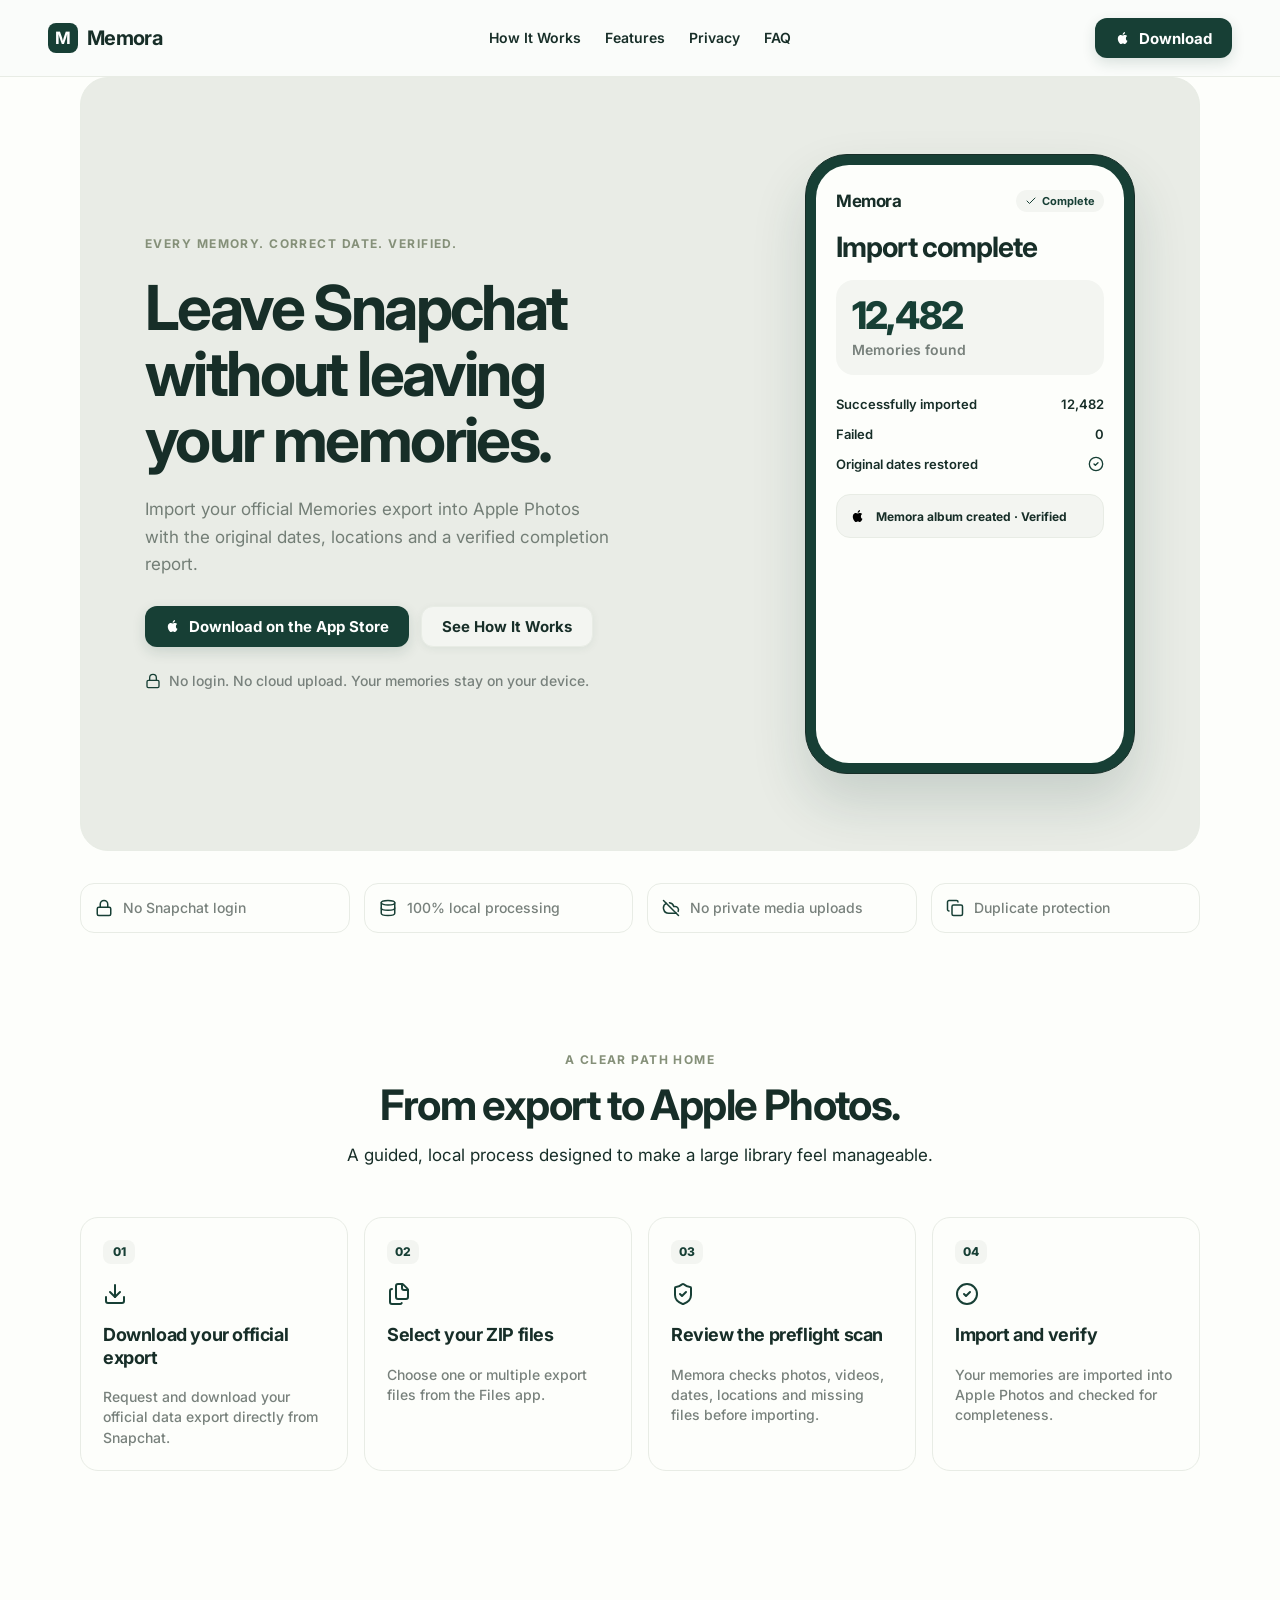
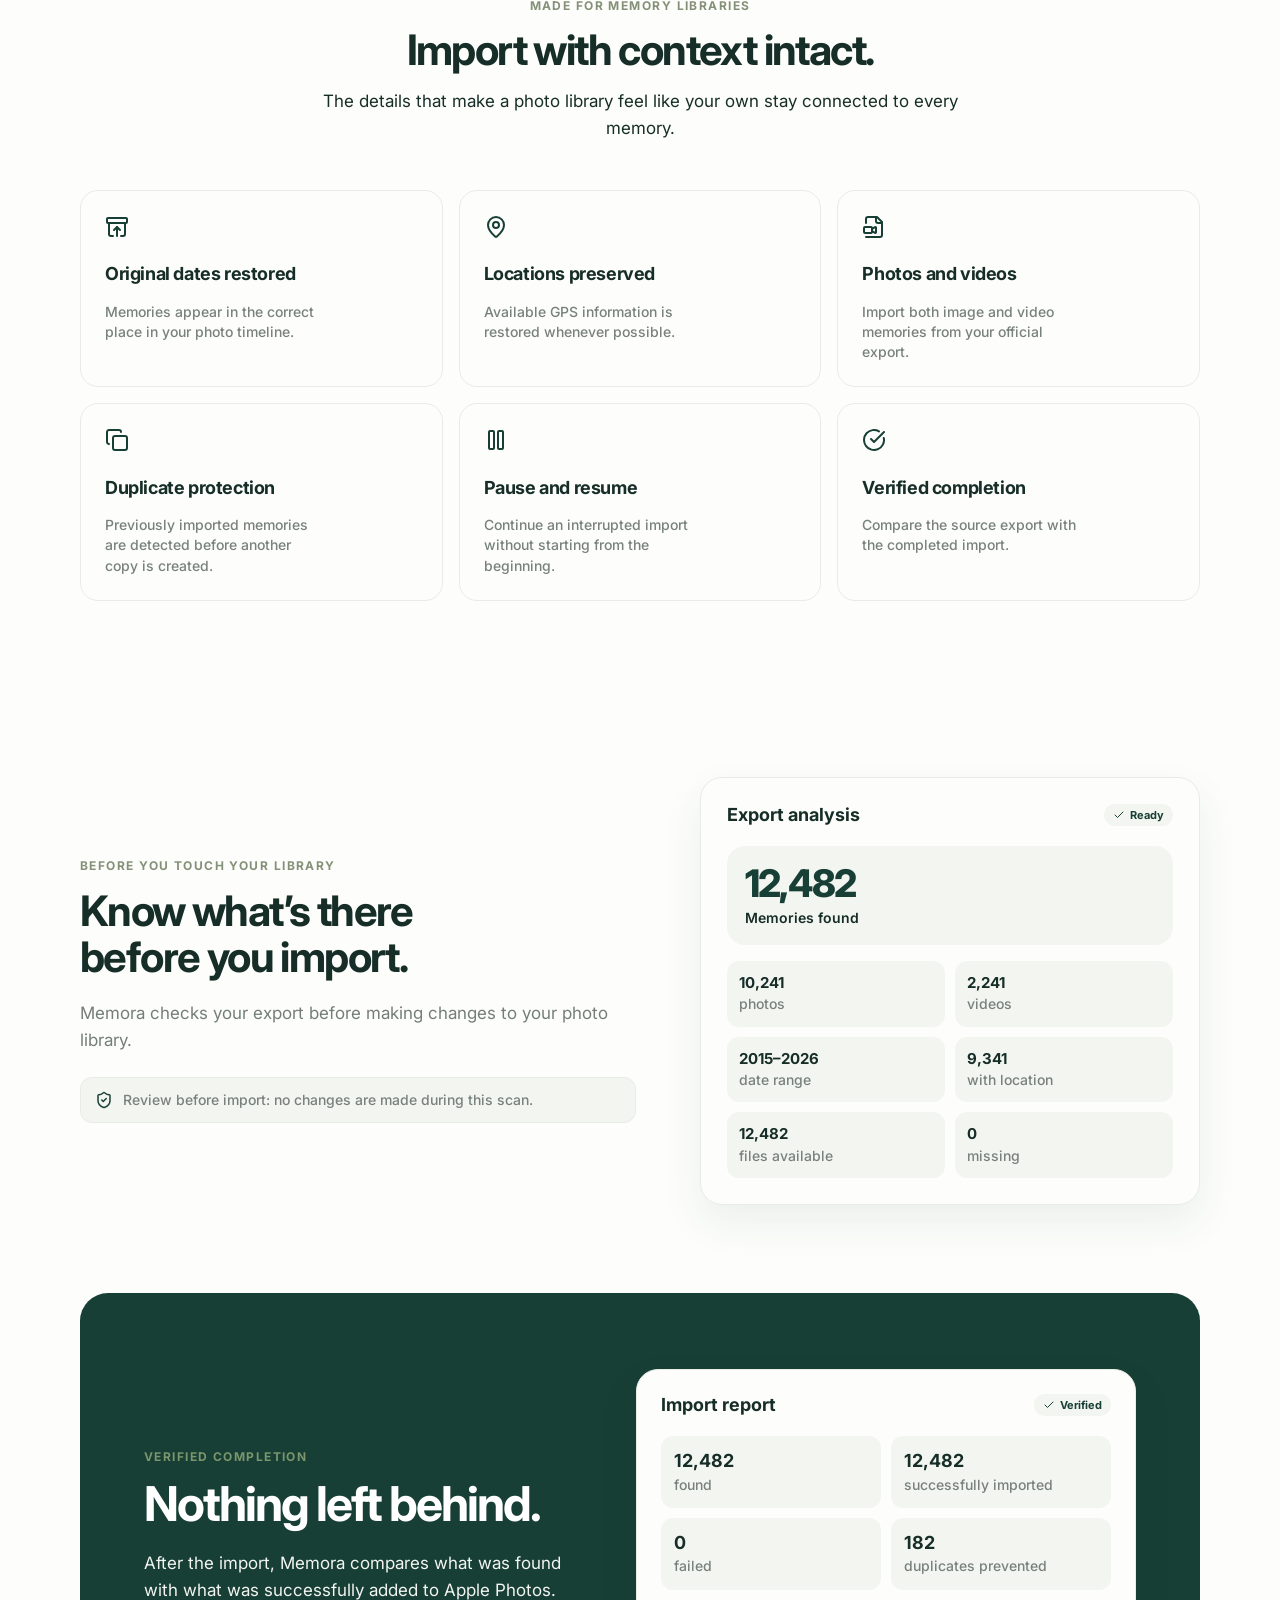
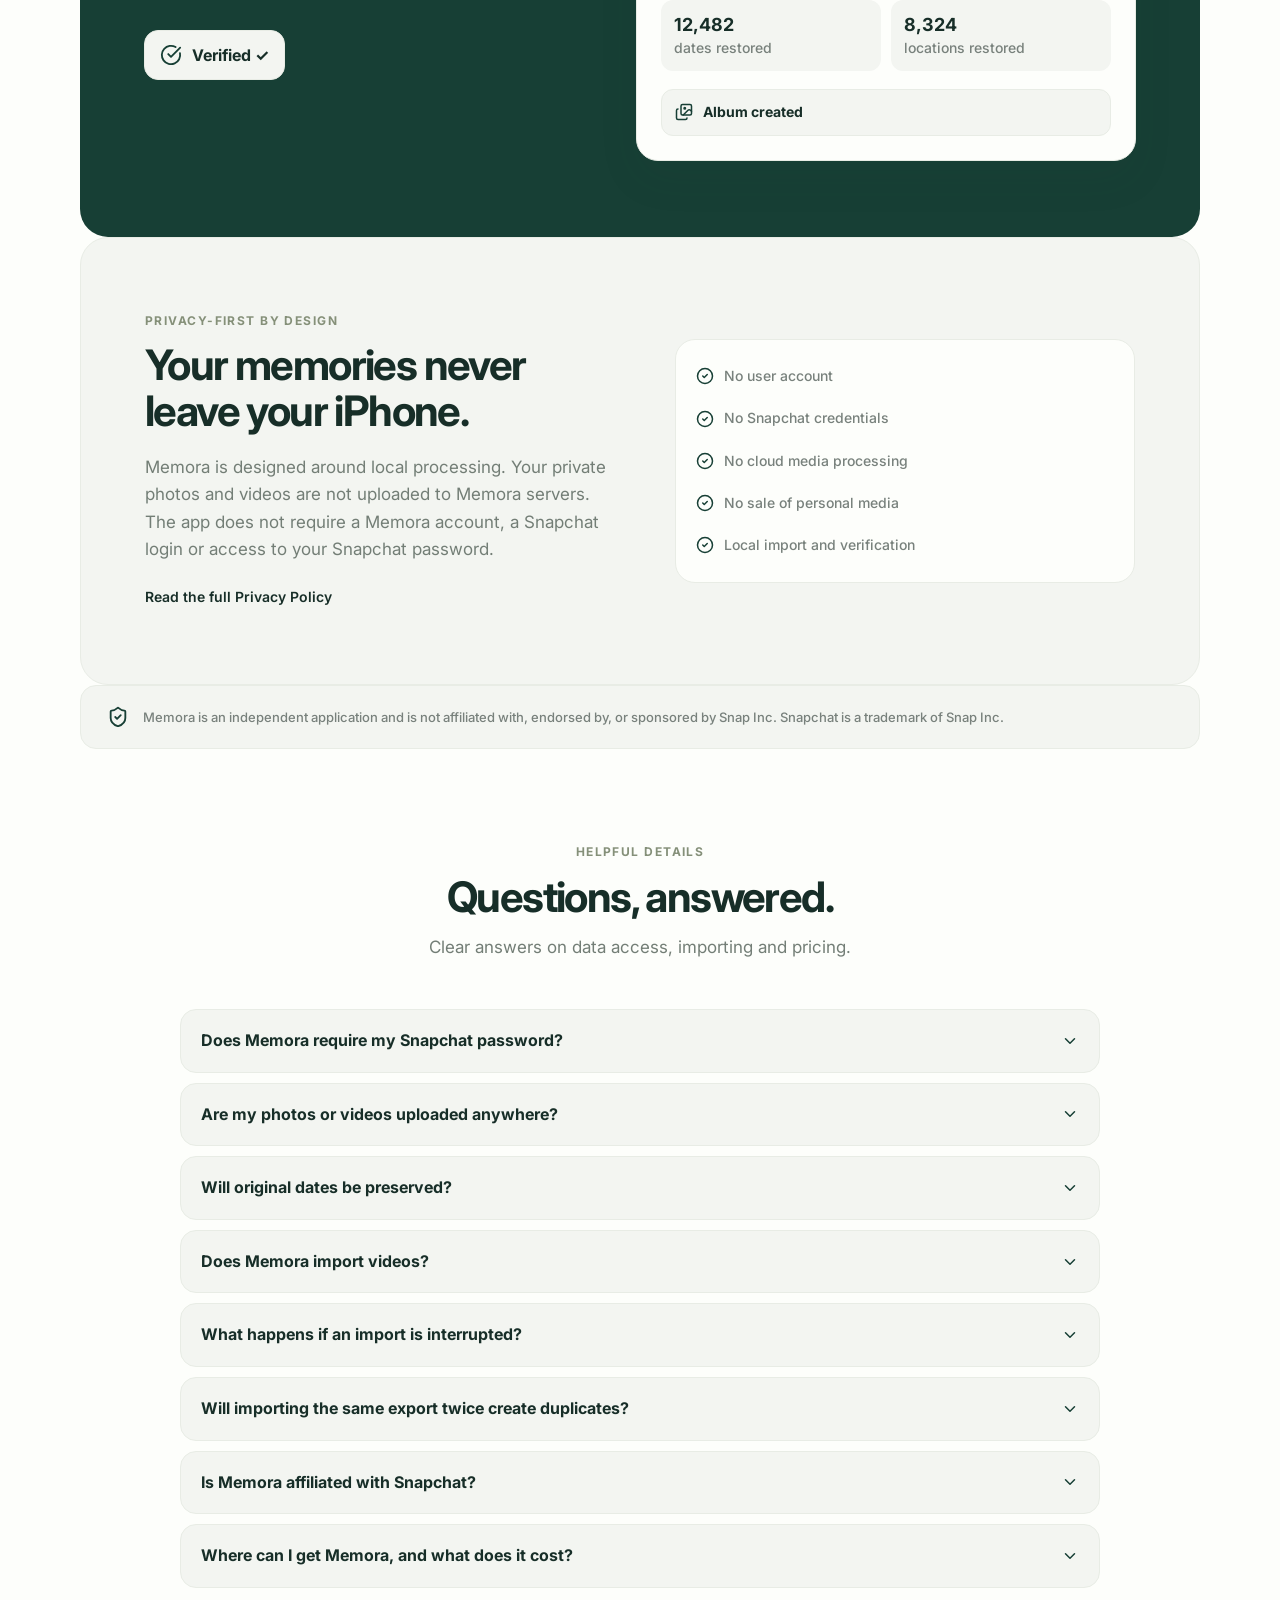
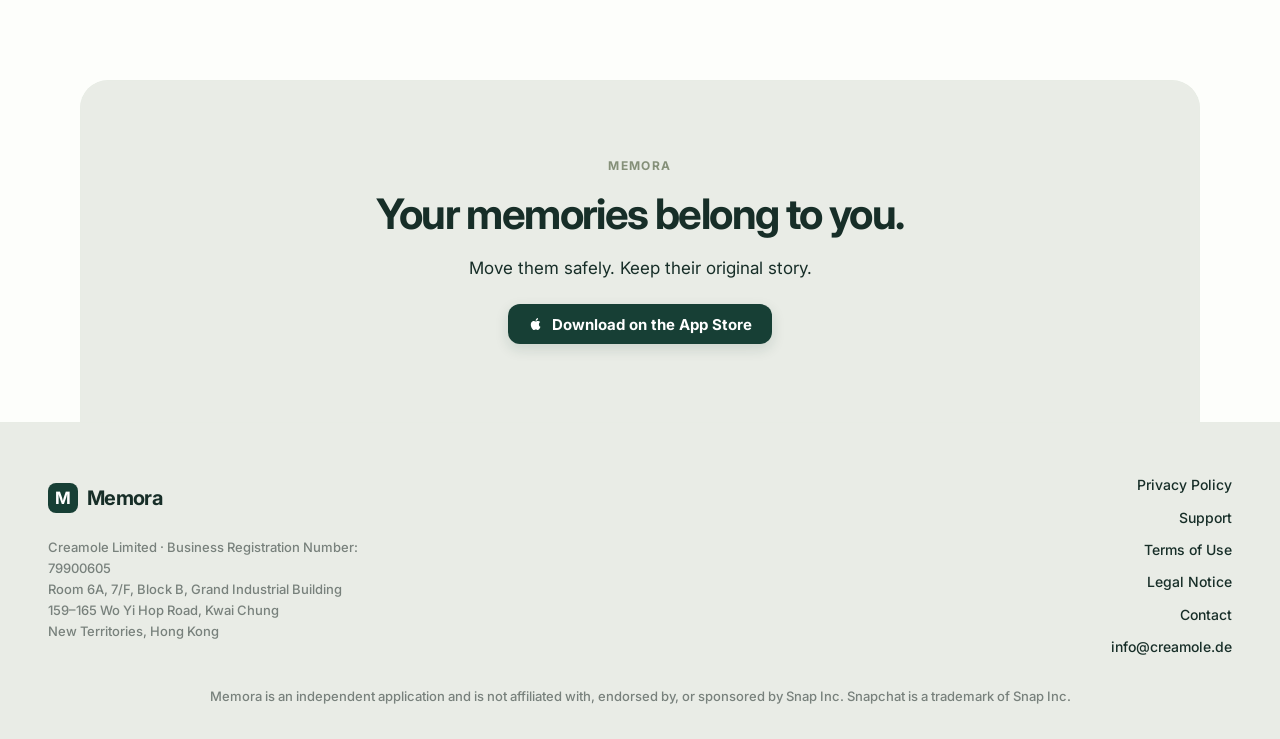
==== commit de0cb2c6: "Add privacy, terms, support, legal and contact pages; App Store links Replaces the Coming Soon butto" ====
--- a/index.html
+++ b/index.html
@@ -27,6 +27,7 @@
 <symbol id="i-pause" viewBox="0 0 24 24"><path d="M 1 18 C 0.448 18 0 17.552 0 17 L 0 1 C 0 0.448 0.448 0 1 0 L 4 0 C 4.552 0 5 0.448 5 1 L 5 17 C 5 17.552 4.552 18 4 18 Z" transform="translate(14 3)"/><path d="M 1 18 C 0.448 18 0 17.552 0 17 L 0 1 C 0 0.448 0.448 0 1 0 L 4 0 C 4.552 0 5 0.448 5 1 L 5 17 C 5 17.552 4.552 18 4 18 Z" transform="translate(5 3)"/></symbol>
 <symbol id="i-circle-check-big" viewBox="0 0 24 24"><path d="M 19.799 8.004 C 20.74 12.622 18.328 17.271 14.01 19.161 C 9.692 21.051 4.641 19.67 1.886 15.845 C -0.869 12.021 -0.579 6.792 2.581 3.295 C 5.742 -0.202 10.915 -1.017 14.998 1.339" transform="translate(2.002 1.996)"/><path d="M 0 7 L 3 10 L 13 0" transform="translate(9 4)"/></symbol>
 <symbol id="i-images" viewBox="0 0 24 24"><path d="M 11 2.006 L 9.704 0.71 C 9.253 0.256 8.64 0 8 0 C 7.36 0 6.747 0.256 6.296 0.71 L 0 7.006" transform="translate(11 8.994)"/><path d="M 2 0 C 0.895 0 0 0.895 0 2 L 0 12 C 0 13.105 0.895 14 2 14 L 12 14 C 13.105 14 14 13.105 14 12" transform="translate(2 8)"/><path d="M 0 1 C 0 0.448 0.448 0 1 0 C 1.552 0 2 0.448 2 1 C 2 1.552 1.552 2 1 2 C 0.448 2 0 1.552 0 1 Z" transform="translate(12 6)" fill="var(--1m973uw, rgb(0,0,0))"/><path d="M 2 14 C 0.895 14 0 13.105 0 12 L 0 2 C 0 0.895 0.895 0 2 0 L 12 0 C 13.105 0 14 0.895 14 2 L 14 12 C 14 13.105 13.105 14 12 14 Z" transform="translate(8 2)"/></symbol>
+<symbol id="i-apple" viewBox="0 0 24 24"><path fill="currentColor" d="M16.37 12.6c-.02-2.27 1.85-3.36 1.94-3.42-1.06-1.55-2.7-1.76-3.28-1.78-1.4-.14-2.73.82-3.44.82-.71 0-1.8-.8-2.96-.78-1.52.02-2.93.89-3.71 2.25-1.58 2.75-.4 6.82 1.14 9.05.75 1.09 1.65 2.32 2.82 2.27 1.13-.05 1.56-.73 2.93-.73 1.37 0 1.75.73 2.95.71 1.22-.02 1.99-1.11 2.73-2.21.86-1.27 1.22-2.5 1.24-2.56-.03-.01-2.37-.91-2.4-3.62zM14.12 5.94c.62-.76 1.04-1.81.93-2.86-.9.04-1.99.6-2.63 1.35-.58.67-1.08 1.74-.95 2.77 1 .08 2.03-.51 2.65-1.26z"/></symbol>
 <symbol id="i-chevron-down" viewBox="0 0 24 24"><path d="M 0 0 L 6 6 L 12 0" transform="translate(6 9)"/></symbol>
 </svg>
 
@@ -39,7 +40,7 @@
       <a href="#privacy">Privacy</a>
       <a href="#faq">FAQ</a>
     </nav>
-    <span class="btn btn--primary nav__cta">Coming Soon</span>
+    <a class="btn btn--primary nav__cta" href="https://apps.apple.com/app/id6816244455"><svg class="apple" aria-hidden="true"><use href="#i-apple"/></svg>Download</a>
     <button class="nav__toggle" type="button" aria-expanded="false" aria-controls="nav-links" aria-label="Open menu"><span></span><span></span></button>
   </div>
 </header>
@@ -52,7 +53,7 @@
         <h1>Leave Snapchat without leaving your memories.</h1>
         <p class="lead">Import your official Memories export into Apple Photos with the original dates, locations and a verified completion report.</p>
         <div class="hero__actions">
-          <span class="btn btn--primary">Coming Soon</span>
+          <a class="btn btn--primary" href="https://apps.apple.com/app/id6816244455"><svg class="apple" aria-hidden="true"><use href="#i-apple"/></svg>Download on the App Store</a>
           <a class="btn btn--secondary" href="#how-it-works">See How It Works</a>
         </div>
         <p class="hero__note"><svg class="ic ic--16" aria-hidden="true"><use href="#i-lock"/></svg>No login. No cloud upload. Your memories stay on your device.</p>
@@ -145,10 +146,10 @@
       <header class="section__head">
         <p class="eyebrow">Helpful details</p>
         <h2>Questions, answered.</h2>
-        <p class="section__sub section__sub--muted">Clear answers on data access, importing and what to expect at launch.</p>
+        <p class="section__sub section__sub--muted">Clear answers on data access, importing and pricing.</p>
       </header>
       <div class="faq__list">
-        <div class="faq__item card-border"><h3><button type="button" class="faq__q" aria-expanded="false" aria-controls="faq-a1" id="faq-q1"><span>Does Memora require my Snapchat password?</span><svg class="ic ic--18 faq__chev" aria-hidden="true"><use href="#i-chevron-down"/></svg></button></h3><div class="faq__a" id="faq-a1" role="region" aria-labelledby="faq-q1"><div><p>No. Memora works with the official data export you download from Snapchat. It never asks for your Snapchat login or password.</p></div></div></div><div class="faq__item card-border"><h3><button type="button" class="faq__q" aria-expanded="false" aria-controls="faq-a2" id="faq-q2"><span>Are my photos or videos uploaded anywhere?</span><svg class="ic ic--18 faq__chev" aria-hidden="true"><use href="#i-chevron-down"/></svg></button></h3><div class="faq__a" id="faq-a2" role="region" aria-labelledby="faq-q2"><div><p>No. Everything is processed locally on your iPhone. Your private photos and videos are not uploaded to Memora servers.</p></div></div></div><div class="faq__item card-border"><h3><button type="button" class="faq__q" aria-expanded="false" aria-controls="faq-a3" id="faq-q3"><span>Will original dates be preserved?</span><svg class="ic ic--18 faq__chev" aria-hidden="true"><use href="#i-chevron-down"/></svg></button></h3><div class="faq__a" id="faq-a3" role="region" aria-labelledby="faq-q3"><div><p>Yes. Memora restores the original capture dates, so your memories appear in the correct place in your Apple Photos timeline.</p></div></div></div><div class="faq__item card-border"><h3><button type="button" class="faq__q" aria-expanded="false" aria-controls="faq-a4" id="faq-q4"><span>Does Memora import videos?</span><svg class="ic ic--18 faq__chev" aria-hidden="true"><use href="#i-chevron-down"/></svg></button></h3><div class="faq__a" id="faq-a4" role="region" aria-labelledby="faq-q4"><div><p>Yes. Memora imports both photo and video memories from your official export.</p></div></div></div><div class="faq__item card-border"><h3><button type="button" class="faq__q" aria-expanded="false" aria-controls="faq-a5" id="faq-q5"><span>What happens if an import is interrupted?</span><svg class="ic ic--18 faq__chev" aria-hidden="true"><use href="#i-chevron-down"/></svg></button></h3><div class="faq__a" id="faq-a5" role="region" aria-labelledby="faq-q5"><div><p>You can continue an interrupted import without starting from the beginning. Memories that were already imported are skipped.</p></div></div></div><div class="faq__item card-border"><h3><button type="button" class="faq__q" aria-expanded="false" aria-controls="faq-a6" id="faq-q6"><span>Will importing the same export twice create duplicates?</span><svg class="ic ic--18 faq__chev" aria-hidden="true"><use href="#i-chevron-down"/></svg></button></h3><div class="faq__a" id="faq-a6" role="region" aria-labelledby="faq-q6"><div><p>No. Memora uses available identifiers, metadata and fingerprints to detect previously processed memories.</p></div></div></div><div class="faq__item card-border"><h3><button type="button" class="faq__q" aria-expanded="false" aria-controls="faq-a7" id="faq-q7"><span>Is Memora affiliated with Snapchat?</span><svg class="ic ic--18 faq__chev" aria-hidden="true"><use href="#i-chevron-down"/></svg></button></h3><div class="faq__a" id="faq-a7" role="region" aria-labelledby="faq-q7"><div><p>No. Memora is an independent application and is not affiliated with, endorsed by, or sponsored by Snap Inc. Snapchat is a trademark of Snap Inc.</p></div></div></div><div class="faq__item card-border"><h3><button type="button" class="faq__q" aria-expanded="false" aria-controls="faq-a8" id="faq-q8"><span>When will Memora be available?</span><svg class="ic ic--18 faq__chev" aria-hidden="true"><use href="#i-chevron-down"/></svg></button></h3><div class="faq__a" id="faq-a8" role="region" aria-labelledby="faq-q8"><div><p>Memora is coming soon to the App Store. Check back here for launch updates.</p></div></div></div>
+        <div class="faq__item card-border"><h3><button type="button" class="faq__q" aria-expanded="false" aria-controls="faq-a1" id="faq-q1"><span>Does Memora require my Snapchat password?</span><svg class="ic ic--18 faq__chev" aria-hidden="true"><use href="#i-chevron-down"/></svg></button></h3><div class="faq__a" id="faq-a1" role="region" aria-labelledby="faq-q1"><div><p>No. Memora works with the official data export you download from Snapchat. It never asks for your Snapchat login or password.</p></div></div></div><div class="faq__item card-border"><h3><button type="button" class="faq__q" aria-expanded="false" aria-controls="faq-a2" id="faq-q2"><span>Are my photos or videos uploaded anywhere?</span><svg class="ic ic--18 faq__chev" aria-hidden="true"><use href="#i-chevron-down"/></svg></button></h3><div class="faq__a" id="faq-a2" role="region" aria-labelledby="faq-q2"><div><p>No. Everything is processed locally on your iPhone. Your private photos and videos are not uploaded to Memora servers.</p></div></div></div><div class="faq__item card-border"><h3><button type="button" class="faq__q" aria-expanded="false" aria-controls="faq-a3" id="faq-q3"><span>Will original dates be preserved?</span><svg class="ic ic--18 faq__chev" aria-hidden="true"><use href="#i-chevron-down"/></svg></button></h3><div class="faq__a" id="faq-a3" role="region" aria-labelledby="faq-q3"><div><p>Yes. Memora restores the original capture dates, so your memories appear in the correct place in your Apple Photos timeline.</p></div></div></div><div class="faq__item card-border"><h3><button type="button" class="faq__q" aria-expanded="false" aria-controls="faq-a4" id="faq-q4"><span>Does Memora import videos?</span><svg class="ic ic--18 faq__chev" aria-hidden="true"><use href="#i-chevron-down"/></svg></button></h3><div class="faq__a" id="faq-a4" role="region" aria-labelledby="faq-q4"><div><p>Yes. Memora imports both photo and video memories from your official export.</p></div></div></div><div class="faq__item card-border"><h3><button type="button" class="faq__q" aria-expanded="false" aria-controls="faq-a5" id="faq-q5"><span>What happens if an import is interrupted?</span><svg class="ic ic--18 faq__chev" aria-hidden="true"><use href="#i-chevron-down"/></svg></button></h3><div class="faq__a" id="faq-a5" role="region" aria-labelledby="faq-q5"><div><p>You can continue an interrupted import without starting from the beginning. Memories that were already imported are skipped.</p></div></div></div><div class="faq__item card-border"><h3><button type="button" class="faq__q" aria-expanded="false" aria-controls="faq-a6" id="faq-q6"><span>Will importing the same export twice create duplicates?</span><svg class="ic ic--18 faq__chev" aria-hidden="true"><use href="#i-chevron-down"/></svg></button></h3><div class="faq__a" id="faq-a6" role="region" aria-labelledby="faq-q6"><div><p>No. Memora uses available identifiers, metadata and fingerprints to detect previously processed memories.</p></div></div></div><div class="faq__item card-border"><h3><button type="button" class="faq__q" aria-expanded="false" aria-controls="faq-a7" id="faq-q7"><span>Is Memora affiliated with Snapchat?</span><svg class="ic ic--18 faq__chev" aria-hidden="true"><use href="#i-chevron-down"/></svg></button></h3><div class="faq__a" id="faq-a7" role="region" aria-labelledby="faq-q7"><div><p>No. Memora is an independent application and is not affiliated with, endorsed by, or sponsored by Snap Inc. Snapchat is a trademark of Snap Inc.</p></div></div></div><div class="faq__item card-border"><h3><button type="button" class="faq__q" aria-expanded="false" aria-controls="faq-a8" id="faq-q8"><span>Where can I get Memora, and what does it cost?</span><svg class="ic ic--18 faq__chev" aria-hidden="true"><use href="#i-chevron-down"/></svg></button></h3><div class="faq__a" id="faq-a8" role="region" aria-labelledby="faq-q8"><div><p>Memora is available now on the <a class="textlink" href="https://apps.apple.com/app/id6816244455">App Store</a> for iPhone. Your first 100 Memories import free. A one-time Lifetime Unlock imports the rest, with no subscription.</p></div></div></div>
       </div>
     </section>
 
@@ -156,7 +157,7 @@
       <p class="eyebrow">Memora</p>
       <h2>Your memories belong to you.</h2>
       <p class="section__sub">Move them safely. Keep their original story.</p>
-      <span class="btn btn--primary">Coming Soon</span>
+      <a class="btn btn--primary" href="https://apps.apple.com/app/id6816244455"><svg class="apple" aria-hidden="true"><use href="#i-apple"/></svg>Download on the App Store</a>
     </section>
   </div>
 </main>
@@ -170,9 +171,10 @@
     <nav class="footer__links" aria-label="Footer">
       <a href="/privacy">Privacy Policy</a>
       <a href="/support">Support</a>
+      <a href="/terms">Terms of Use</a>
       <a href="/legal">Legal Notice</a>
       <a href="/contact">Contact</a>
-      <a href="mailto:support@memora.app">support@memora.app</a>
+      <a href="mailto:info@creamole.de">info@creamole.de</a>
     </nav>
   </div>
   <p class="footer__disc">Memora is an independent application and is not affiliated with, endorsed by, or sponsored by Snap Inc. Snapchat is a trademark of Snap Inc.</p>
--- a/styles.css
+++ b/styles.css
@@ -114,6 +114,9 @@
   box-shadow: var(--shadow-btn);
   cursor: default;
 }
+a.btn--primary { cursor: pointer; gap: 8px; }
+a.btn--primary:hover { background: var(--ink); transform: translateY(-1px); }
+.btn .apple { color: #fff; }
 .btn--secondary {
   background: var(--soft);
   color: var(--ink);
@@ -547,6 +550,32 @@
 .footer__links a { font-size: 14px; font-weight: 500; line-height: 1.45; color: var(--ink); }
 .footer__links a:hover { text-decoration: underline; text-underline-offset: 4px; }
 .footer__disc { text-align: center; font-size: 13px; font-weight: 500; line-height: 1.5; color: var(--muted); }
+
+/* ---------- document pages (privacy, terms, support, legal, contact) ---------- */
+.doc { max-width: 760px; margin: 0 auto; padding: 72px 0 96px; }
+.doc .eyebrow { margin-bottom: 14px; }
+.doc h1 { font-size: 48px; letter-spacing: -1.8px; margin-bottom: 14px; }
+.doc__updated { font-size: 14px; font-weight: 500; color: var(--muted); margin-bottom: 28px; }
+.doc .lead { margin-bottom: 28px; }
+.doc h2 { font-size: 26px; letter-spacing: -.8px; line-height: 1.2; margin: 44px 0 14px; }
+.doc h3 { font-size: 18px; font-weight: 700; letter-spacing: -.3px; line-height: 1.3; margin: 26px 0 8px; }
+.doc p, .doc li { font-size: 16px; line-height: 1.65; color: var(--muted-2); }
+.doc p + p { margin-top: 12px; }
+.doc ul { list-style: disc; padding-left: 22px; margin-top: 10px; }
+.doc ol { list-style: decimal; padding-left: 22px; margin-top: 10px; }
+.doc li + li { margin-top: 6px; }
+.doc li::marker { color: var(--eyebrow); }
+.doc strong { color: var(--ink); }
+.doc a:not(.btn) { color: var(--brand); font-weight: 600; text-decoration: underline; text-underline-offset: 3px; }
+.doc address { font-size: 16px; line-height: 1.65; color: var(--muted-2); }
+.callout { padding: 20px 22px; border-radius: 16px; background: var(--soft); margin-bottom: 8px; }
+.callout p { color: var(--ink); }
+.doc__cards { display: grid; grid-template-columns: repeat(2, 1fr); gap: 14px; margin-top: 18px; }
+.doc__card { padding: 22px; border-radius: 18px; background: var(--page); }
+.doc__card .ic { margin-bottom: 14px; }
+.doc__card h3 { margin-top: 0; }
+.doc__card p { font-size: 14px; line-height: 1.5; }
+.doc__links { display: flex; flex-wrap: wrap; gap: 10px; margin-top: 48px; }
 
 /* =========================================================
    Responsive
@@ -616,6 +645,10 @@
   .footer__top { flex-direction: column; }
   .footer__links { align-items: flex-start; }
   .footer__disc { text-align: left; }
+  .doc { padding: 48px 0 64px; }
+  .doc h1 { font-size: 36px; letter-spacing: -1.2px; }
+  .doc h2 { font-size: 22px; margin-top: 36px; }
+  .doc__cards { grid-template-columns: 1fr; }
 }
 
 @media (prefers-reduced-motion: reduce) {
